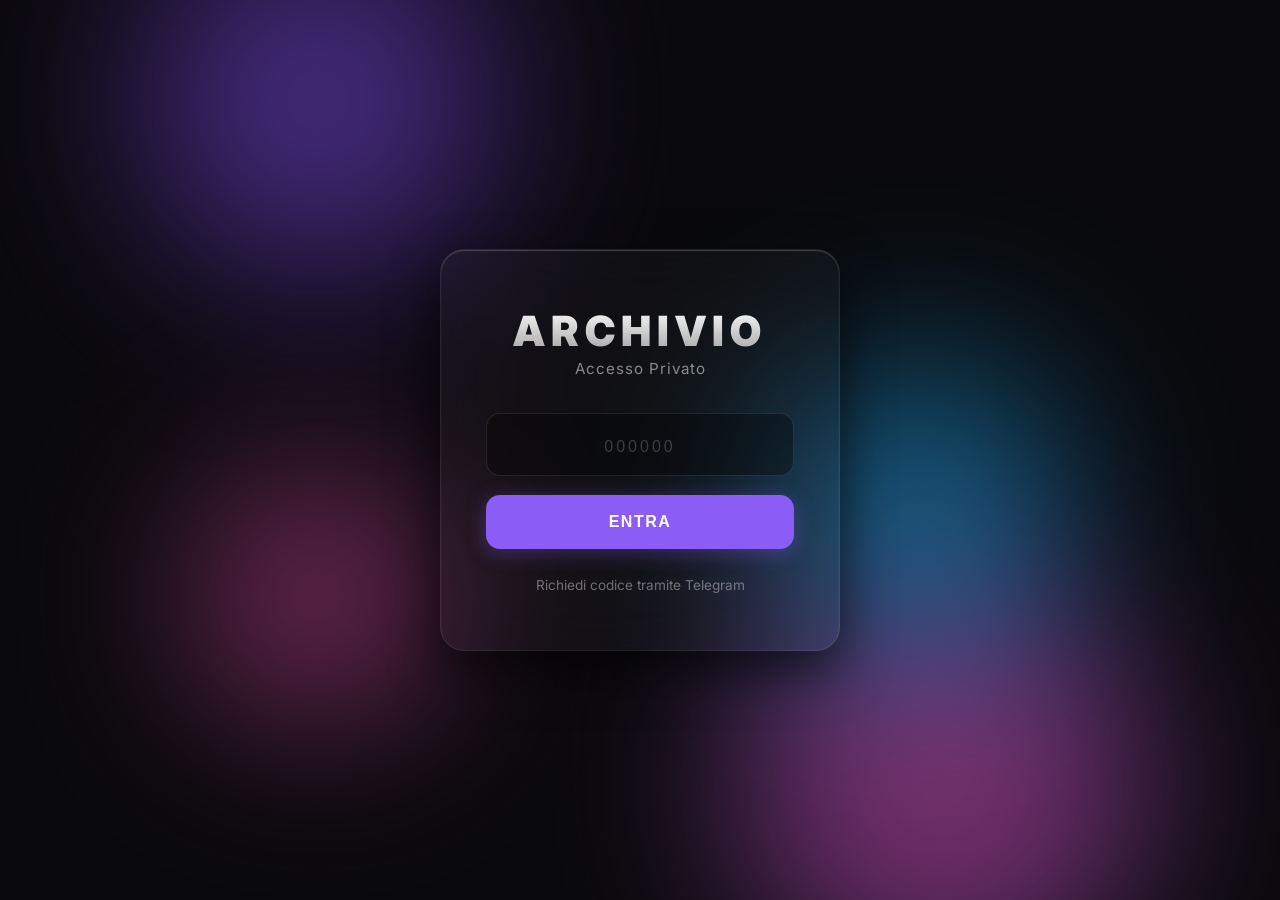
==== admin_users.html @ b888f311 "Add files via upload" ====
<!DOCTYPE html>
<html lang="it">
<head>
  <meta charset="UTF-8">
  <meta name="viewport" content="width=device-width, initial-scale=1.0">
  <title>Pannello Admin - Archivio Stream</title>
  <link rel="stylesheet" href="style.css?v=7">
  <link href='https://unpkg.com/boxicons@2.1.4/css/boxicons.min.css' rel='stylesheet'>
  <link href="https://fonts.googleapis.com/css2?family=Inter:wght@300;400;500;600;700;800;900&display=swap" rel="stylesheet">
</head>
<body>

  <!-- Navbar -->
  <nav class="navbar" style="position: relative;">
    <div class="nav-left">
      <a href="javascript:history.back()" class="icon-btn" style="color:white; font-size:1.5rem; text-decoration:none;"><i class='bx bx-chevron-left'></i></a>
      <h2 style="color:white; margin-left: 15px;"><i class='bx bx-crown' style="color:#f5c518; margin-right: 8px;"></i>Pannello Admin</h2>
    </div>
  </nav>

  <div style="padding: 2rem; max-width: 800px; margin: 0 auto;">
    <p style="color: #aaa; margin-bottom: 2rem;">Gestione degli utenti collegati alla piattaforma.</p>
    <div id="admin-users-list" style="display: flex; flex-direction: column; gap: 10px;">
      <p style="color: #fff;"><i class='bx bx-loader-alt bx-spin'></i> Caricamento utenti...</p>
    </div>
  </div>

  <script>
    const API_BASE = 'https://api-archivio.duckdns.org/api';
    
    async function loadUsers() {
      const userAuth = localStorage.getItem('user_auth');
      if (!userAuth) {
        window.location.href = 'index.html';
        return;
      }
      
      const parsed = JSON.parse(userAuth);
      
      try {
        const res = await fetch(API_BASE + '/admin/users', {
          method: 'POST',
          headers: {'Content-Type': 'application/json'},
          body: JSON.stringify({
            user_id: parsed.telegram_id || parsed.id,
            otp_code: parsed.otp_code
          })
        });
        const data = await res.json();
        
        const container = document.getElementById('admin-users-list');
        container.innerHTML = '';
        
        // The API might return data.users or data.all
        const usersList = data.users || data.all || [];
        
        if (!data.success) {
          container.innerHTML = '<p style="color:#ff4444;">Non sei autorizzato: ' + (data.error || 'errore sconosciuto') + '</p>';
          return;
        }
        
        if (usersList.length === 0) {
          container.innerHTML = '<p style="color:#aaa;">Nessun utente trovato.</p>';
          return;
        }
        
        usersList.forEach(function(u) {
          var shortId = String(u.telegram_id || u.id || '').substring(0, 10);
          var userCard = document.createElement('div');
          userCard.style.cssText = 'background: rgba(255,255,255,0.05); padding: 15px; border-radius: 12px; display: flex; justify-content: space-between; align-items: center; border: 1px solid rgba(255,255,255,0.1);';
          
          var isSuperadmin = (String(u.telegram_id) === '919091829');
          var isOnline = data.active && data.active.some(a => a.id === u.id);
          var statusDot = isOnline ? 
            '<span style="display:inline-block; width:10px; height:10px; background:#4CAF50; border-radius:50%; margin-right:8px; box-shadow: 0 0 8px #4CAF50;" title="Online"></span>' : 
            '<span style="display:inline-block; width:10px; height:10px; background:#f44336; border-radius:50%; margin-right:8px;" title="Offline"></span>';

          var actionHtml = '';
          if (isSuperadmin) {
            actionHtml = '<span style="color:#f5c518; font-weight:bold; font-size:0.9rem;"><i class="bx bx-crown"></i> Superadmin</span>';
          } else if (u.otp_code) {
            actionHtml = '<button class="admin-logout-btn" data-id="' + u.id + '" style="background:#d32f2f; color:white; border:none; padding:8px 15px; border-radius:8px; cursor:pointer; font-size:0.9rem; display:flex; align-items:center; gap:5px; font-weight: bold;"><i class="bx bx-exit"></i> Scollega</button>';
          } else {
            actionHtml = '<span style="color:#e65100; font-size:0.8rem; font-weight:bold; background:rgba(230,81,0,0.1); padding:4px 8px; border-radius:4px;"><i class="bx bx-error-circle"></i> Disconnesso</span>';
          }
          
          userCard.innerHTML = '<div>' +
            '<p style="margin:0; font-size:1.1rem; font-weight:bold; color:white; display:flex; align-items:center;">' + statusDot + (u.username || 'Sconosciuto') + '</p>' +
            '<p style="margin:0; font-size:0.85rem; color:#aaa; margin-top:4px;">ID: ' + shortId + '</p>' +
            '</div>' + actionHtml;
          
          var btn = userCard.querySelector('.admin-logout-btn');
          if (btn) {
            btn.addEventListener('click', function() {
              if (!confirm('Vuoi davvero scollegare ' + (u.username || 'questo utente') + '?')) return;
              
              btn.innerText = 'Attendere...';
              btn.disabled = true;
              
              fetch(API_BASE + '/admin/users/logout', {
                method: 'POST',
                headers: {'Content-Type': 'application/json'},
                body: JSON.stringify({
                  user_id: parsed.telegram_id || parsed.id,
                  otp_code: parsed.otp_code,
                  target_user_id: u.id
                })
              })
              .then(function(r) { return r.json(); })
              .then(function(d) {
                if (d.success) {
                  userCard.style.opacity = '0';
                  userCard.style.transition = 'opacity 0.3s';
                  setTimeout(function() { userCard.remove(); }, 300);
                } else {
                  alert('Errore: ' + (d.error || 'sconosciuto'));
                  btn.innerText = 'Scollega';
                  btn.disabled = false;
                }
              })
              .catch(function() {
                alert('Errore di rete');
                btn.innerText = 'Scollega';
                btn.disabled = false;
              });
            });
          }
          
          container.appendChild(userCard);
        });
        
      } catch (err) {
        console.error('Admin load error:', err);
        document.getElementById('admin-users-list').innerHTML = '<p style="color:#ff4444;">Errore di connessione al server.</p>';
      }
    }
    
    document.addEventListener('DOMContentLoaded', loadUsers);
  </script>
</body>
</html>
---- style.css ----
@import url('https://fonts.googleapis.com/css2?family=Inter:wght@400;500;600;700;800&family=Outfit:wght@900&display=swap');

:root {
  --bg-color: #03030f;
  --bg-gradient: linear-gradient(180deg, rgba(3,3,15,0) 0%, #03030f 100%);
  --text-color: #ffffff;
  --text-muted: #b3b3b3;
  --primary-accent: #ffffff;
  --nav-bg: rgba(3, 3, 15, 0.8);
  --btn-bg: rgba(255, 255, 255, 1);
  --btn-text: #000000;
  --btn-bg-hover: rgba(255, 255, 255, 0.8);
  --btn-secondary-bg: rgba(255, 255, 255, 0.1);
  --btn-secondary-hover: rgba(255, 255, 255, 0.2);
  --font-main: -apple-system, BlinkMacSystemFont, "Segoe UI", Roboto, Helvetica, Arial, sans-serif;
  --font-logo: 'Outfit', sans-serif;
  --border-radius: 12px;
  --transition: 0.3s cubic-bezier(0.25, 0.1, 0.25, 1);
  --nav-height: 80px;
}
body.light-mode {
  --bg-color: #f0f2f5;
  --text-color: #111111;
  --text-muted: #555555;
  --nav-bg: rgba(255, 255, 255, 0.8);
  --btn-bg: #111111;
  --btn-text: #ffffff;
  --primary-accent: #000000;
  --btn-secondary-bg: rgba(0, 0, 0, 0.1);
  --btn-secondary-hover: rgba(0, 0, 0, 0.2);
  --bg-gradient: linear-gradient(180deg, rgba(240,242,245,0) 0%, #f0f2f5 100%);
}

body.light-mode .mobile-tab-bar a img {
  filter: invert(0);
}

body.light-mode .mobile-tab-bar a.active {
  background: rgba(0, 0, 0, 0.1);
  color: #111111;
}

body.light-mode .mobile-tab-bar a span {
  color: #555;
}

body.light-mode .mobile-tab-bar a.active span {
  color: #111;
}

body.light-mode .search-input-wrapper {
  background: rgba(0, 0, 0, 0.05);
  border-color: rgba(0, 0, 0, 0.1);
}
body.light-mode .search-input-wrapper:focus-within {
  background: rgba(0, 0, 0, 0.1);
  border-color: rgba(0, 0, 0, 0.3);
}
body.light-mode #search-input {
  color: #111;
}
body.light-mode #search-input::placeholder {
  color: rgba(0, 0, 0, 0.4);
}
body.light-mode .search-icon {
  color: rgba(0, 0, 0, 0.4);
}

body.light-mode .navbar {
  background: rgba(255, 255, 255, 0.85);
  backdrop-filter: blur(15px);
}
body.light-mode .navbar.scrolled {
  background: rgba(255, 255, 255, 0.95) !important;
  box-shadow: 0 2px 10px rgba(0,0,0,0.1);
}
body.light-mode .nav-links a {
  color: #333;
}
body.light-mode .nav-links a.active {
  color: #000;
}
body.light-mode .nav-links a:hover {
  color: #000;
}
body.light-mode .icon-btn {
  color: #333;
}
body.light-mode .section-title {
  color: #111;
}
body.light-mode .card {
  background: rgba(0, 0, 0, 0.03);
}
body.light-mode .hero-content h1,
body.light-mode .hero-content p {
  color: #111;
}
body.light-mode .catalog-title {
  color: #111;
}
body.light-mode .catalog-header select {
  background: rgba(0, 0, 0, 0.05) !important;
  border-color: rgba(0, 0, 0, 0.15) !important;
  color: #111 !important;
}
body.light-mode .poster-overlay {
  background: linear-gradient(transparent 0%, rgba(255,255,255,0.95) 100%);
}
body.light-mode .poster-title {
  color: #111;
}
body.light-mode .poster-meta {
  color: #555;
}
body.light-mode .mobile-tab-bar {
  background: rgba(255, 255, 255, 0.9) !important;
  border-top: 1px solid rgba(0,0,0,0.1) !important;
}
body.light-mode .mobile-tab-bar a {
  color: #888;
}
body.light-mode .mobile-tab-bar a.active {
  color: #000 !important;
  background: rgba(0, 0, 0, 0.08);
}
body.light-mode .mobile-tab-bar a img {
  filter: invert(0) !important;
}
body.light-mode .mobile-tab-bar a.active img {
  filter: invert(0) !important;
  opacity: 1 !important;
}
body.light-mode .search-overlay {
  background: rgba(240, 242, 245, 0.98);
}
body.light-mode .close-search {
  color: #111;
}
body.light-mode .toast {
  background: rgba(0,0,0,0.85);
  color: white;
}
body.light-mode #user-dropdown-menu {
  background: rgba(255, 255, 255, 0.85) !important;
  border-color: rgba(0,0,0,0.1) !important;
  color: #111;
}
body.light-mode #user-dropdown-menu div,
body.light-mode #user-dropdown-menu label,
body.light-mode #user-dropdown-menu p,
body.light-mode #user-dropdown-menu input {
  color: #111 !important;
}
body.light-mode #user-dropdown-menu #logout-btn {
  color: #ff4444 !important;
}
body.light-mode .calendar-container {
  color: #111;
}
body.light-mode .calendar-card {
  background: rgba(0, 0, 0, 0.03) !important;
  border-color: rgba(0,0,0,0.08) !important;
  color: #111 !important;
}
body.light-mode .calendar-title {
  color: #111;
}


* {
  margin: 0;
  padding: 0;
  box-sizing: border-box;
}

body {
  font-family: 'Inter', sans-serif;
  background-color: var(--bg-color);
  color: var(--text-color);
  margin: 0;
  padding: 0;
  overflow-x: hidden;
}

/* Custom Scrollbar */
::-webkit-scrollbar {
  width: 10px;
  height: 10px;
}
::-webkit-scrollbar-track {
  background: #0f0f0f;
}
::-webkit-scrollbar-thumb {
  background: #333;
  border-radius: 5px;
}
::-webkit-scrollbar-thumb:hover {
  background: #555;
}

/* NAVBAR */
.navbar {
  position: fixed;
  top: 0;
  width: 100%;
  display: flex;
  justify-content: space-between;
  align-items: center;
  padding: 1rem 3rem;
  background: transparent;
  backdrop-filter: none;
  -webkit-backdrop-filter: none;
  z-index: 1000;
  transition: all 0.3s ease;
}
.navbar.scrolled {
  background: rgba(3, 3, 15, 0.85);
  backdrop-filter: blur(15px);
  -webkit-backdrop-filter: blur(15px);
  box-shadow: 0 4px 30px rgba(0, 0, 0, 0.5);
  padding: 1rem 3rem;
  border-bottom: 1px solid rgba(255, 255, 255, 0.05);
}
.nav-left, .nav-right {
  display: flex;
  align-items: center;
  gap: 2rem;
}
.nav-links {
  display: flex;
  gap: 2rem;
  list-style: none;
  margin: 0;
  padding: 0;
}
.nav-links li {
  height: 24px;
}
.nav-links a {
  color: var(--text-color);
  text-decoration: none;
  font-weight: 600;
  font-size: 1rem;
  opacity: 0.7;
  transition: opacity var(--transition);
}
.nav-links a:hover, .nav-links a.active {
  opacity: 1;
}
.icon-btn {
  background: none;
  border: none;
  color: white;
  font-size: 1.8rem;
  cursor: pointer;
  opacity: 0.8;
  transition: var(--transition);
  display: flex;
  align-items: center;
  justify-content: center;
  text-decoration: none !important;
}
.icon-btn:hover {
  opacity: 1;
  transform: scale(1.1);
}
.profile-avatar {
  width: 38px;
  height: 38px;
  border-radius: 50%;
  cursor: pointer;
  object-fit: cover;
}

/* DETAIL TOP NAV */
.detail-top-nav {
  position: fixed;
  top: 0;
  width: 100%;
  display: flex;
  justify-content: space-between;
  padding: 1.5rem 2rem;
  background: transparent;
  z-index: 1000;
  transition: all 0.3s ease;
}
.detail-top-nav.scrolled {
  background: rgba(3, 3, 15, 0.85);
  backdrop-filter: blur(15px);
  -webkit-backdrop-filter: blur(15px);
  padding: 1rem 2rem;
  border-bottom: 1px solid rgba(255, 255, 255, 0.05);
}
.detail-top-nav .icon-btn {
  background: rgba(0,0,0,0.4);
  backdrop-filter: blur(5px);
  width: 40px;
  height: 40px;
  border-radius: 50%;
  font-size: 1.5rem;
}

/* HERO SECTION */
.hero {
  position: relative;
  height: 85vh;
  width: 100%;
  background-size: cover;
  background-position: center;
  display: flex;
  align-items: flex-end;
  padding: 0 3rem 2rem 3rem;
}
.hero::before {
  content: '';
  position: absolute;
  top: 0; left: 0; right: 0; bottom: env(safe-area-inset-bottom, 0);
    transform: translateZ(0);
  background: linear-gradient(90deg, rgba(3,3,15,0.95) 0%, rgba(3,3,15,0) 60%),
              linear-gradient(0deg, var(--bg-color) 0%, rgba(3,3,15,0) 40%);
  z-index: 1;
}
.hero-fade-overlay {
  position: absolute;
  top: 0; left: 0; right: 0; bottom: env(safe-area-inset-bottom, 0);
    transform: translateZ(0);
  background: var(--bg-color);
  opacity: 0;
  z-index: 1;
  pointer-events: none;
}
.hero-content {
  position: relative;
  z-index: 2;
  max-width: 600px;
  -webkit-font-smoothing: antialiased;
  transform: translateZ(0);
}
.hero-title-img {
  max-width: 400px;
  margin-bottom: 1.5rem;
}
.hero-title-text {
  font-size: 3rem;
  font-weight: 800;
  margin-bottom: 1rem;
  line-height: 1.1;
}
.hero-desc {
  font-size: 1.1rem;
  color: var(--text-muted);
  max-width: 600px;
  margin-bottom: 2rem;
  line-height: 1.5;
  display: -webkit-box;
  -webkit-line-clamp: 5;
  -webkit-box-orient: vertical;
  overflow: hidden;
}
.hero-meta {
  font-size: 0.9rem;
  color: var(--text-muted);
  margin-bottom: 1rem;
  display: flex;
  align-items: center;
  gap: 15px;
  font-weight: 500;
}
.age-rating {
  border: 1px solid rgba(255,255,255,0.5);
  border-radius: 50%;
  width: 28px;
  height: 28px;
  display: flex;
  align-items: center;
  justify-content: center;
  font-size: 0.8rem;
  font-weight: bold;
}
.hero-tags {
  display: flex;
  gap: 10px;
}
.hero-desc {
  font-size: 1.1rem;
  line-height: 1.5;
  margin-bottom: 2rem;
  color: #eeeeee;
  text-shadow: 1px 1px 3px rgba(0,0,0,0.8);
}
.hero-buttons {
  display: flex;
  gap: 1rem;
}
.btn {
  padding: 0.8rem 2rem;
  border-radius: 4px;
  font-size: 1.1rem;
  font-weight: 700;
  cursor: pointer;
  display: flex;
  align-items: center;
  gap: 10px;
  border: none;
  transition: var(--transition);
}
.btn i {
  font-size: 1.5rem;
}
.btn-primary {
  background-color: var(--btn-bg);
  color: var(--btn-text);
}
.btn-primary:hover {
  background-color: var(--btn-bg-hover);
  transform: scale(1.02);
}
.btn-secondary {
  background-color: var(--btn-secondary-bg);
  color: white;
  padding: 0.8rem 1.2rem;
}
.btn-secondary:hover {
  background-color: var(--btn-secondary-hover);
}
.primary-play-btn {
  width: 100%;
  max-width: 400px;
  justify-content: center;
  margin: 1rem 0;
  font-weight: 700;
  font-size: 1.1rem;
  padding: 0.8rem 1.5rem;
  box-shadow: 0 4px 15px rgba(255,255,255,0.2);
}

.btn-action-group {
  display: flex;
  gap: 2rem;
  margin-bottom: 1.5rem;
  margin-top: 0.5rem;
}
.action-btn {
  background: none;
  border: none;
  color: white;
  display: flex;
  flex-direction: column;
  align-items: center;
  gap: 0.5rem;
  cursor: pointer;
  opacity: 0.8;
  transition: var(--transition);
}
.action-btn i {
  font-size: 1.8rem;
}
.action-btn span {
  font-size: 0.8rem;
  font-weight: 500;
}
.action-btn:hover {
  opacity: 1;
  transform: translateY(-2px);
}
.action-btn:active, .btn:active {
  transform: scale(0.95);
}

.tabs-container {
  opacity: 1;
  transform: scale(1.05);
}

/* CAROUSEL SECTION */
.section {
  padding: 2rem 3rem;
  position: relative;
  z-index: 2;
}
.section-title {
  font-size: 1.4rem;
  font-weight: 700;
  margin-bottom: 1.2rem;
}
.carousel-container {
  display: flex;
  gap: 15px;
  overflow-x: auto;
  padding-bottom: 1rem;
  scrollbar-width: none; /* Firefox */
  scroll-behavior: smooth;
  scroll-snap-type: x mandatory;
}
.carousel-container::-webkit-scrollbar {
  display: none; /* Safari/Chrome */
}
.episode-card {
  flex: 0 0 auto;
  width: 320px;
  background: rgba(255,255,255,0.05);
  border-radius: var(--border-radius);
  padding-bottom: 1rem;
  cursor: pointer;
  transition: background var(--transition);
}
@media (max-width: 768px) {
  .navbar { padding: 1rem 1.5rem !important; }
  .detail-top-nav { padding: 1rem 1.5rem !important; }
  .episode-card {
    width: 220px;
  }
}
.card {
  flex: 0 0 auto;
  width: 280px;
  aspect-ratio: 16/9;
  border-radius: var(--border-radius);
  background-color: #1a1a1a;
  position: relative;
  cursor: pointer;
  transition: all 0.4s cubic-bezier(0.25, 0.46, 0.45, 0.94);
  overflow: hidden;
}
.card:hover {
  border: 2px solid rgba(255,255,255,0.8);
  z-index: 10;
  box-shadow: 0 10px 20px rgba(0,0,0,0.5);
}
.card img {
  width: 100%;
  height: 100%;
  object-fit: cover;
  transition: transform 0.4s cubic-bezier(0.25, 0.46, 0.45, 0.94);
}
.card:hover img {
  transform: scale(1.05);
}
.card-poster {
  aspect-ratio: 2/3;
  width: 200px;
}
.card-badge {
  position: absolute;
  top: 8px;
  left: 8px;
  background: linear-gradient(135deg, #6a11cb 0%, #2575fc 100%);
  color: white;
  font-size: 0.75rem;
  font-weight: 700;
  padding: 4px 8px;
  border-radius: 4px;
  z-index: 10;
  text-transform: uppercase;
  letter-spacing: 0.5px;
  box-shadow: 0 2px 10px rgba(0,0,0,0.5);
}

/* TOP 10 SECTION */
.top10-card-wrapper {
  display: flex;
  align-items: center;
  position: relative;
}
.top10-number {
  font-size: 14rem;
  font-weight: 900;
  color: transparent;
  -webkit-text-stroke: 3px rgba(255,255,255,0.6);
  margin-right: -25px;
  z-index: 1;
  font-family: Arial, sans-serif;
  letter-spacing: -10px;
}
.top10-card-wrapper .card {
  z-index: 2;
}
.top10-title {
  font-size: 2.5rem;
  font-weight: 300;
  letter-spacing: 2px;
  margin-bottom: 1.5rem;
  display: flex;
  align-items: center;
  gap: 15px;
}
.top10-title span {
  font-weight: 800;
}

/* SERIES PAGE SPECIFIC */
.series-hero {
  padding-bottom: 2rem;
}
.tabs-container {
  padding: 0 3rem;
  margin-top: -2rem;
  position: relative;
  z-index: 5;
}
.tabs {
  display: flex;
  gap: 3rem;
  border-bottom: 1px solid rgba(255,255,255,0.1);
  margin-bottom: 2rem;
}
.tab {
  padding: 1rem 1.5rem;
  cursor: pointer;
  opacity: 0.6;
  font-weight: 600;
  font-size: 1.1rem;
  position: relative;
  transition: var(--transition);
}
.tab:hover {
  opacity: 0.8;
  background-color: rgba(255,255,255,0.05);
  border-radius: 8px 8px 0 0;
}
.tab.active {
  opacity: 1;
}
.tab.active::after {
  content: '';
  position: absolute;
  bottom: -1px;
  left: 0;
  width: 100%;
  height: 3px;
  background-color: white;
  border-radius: 3px 3px 0 0;
}
.season-selector {
  margin-bottom: 2rem;
  position: relative;
  display: inline-block;
  z-index: 50;
}
.season-btn {
  background-color: rgba(255,255,255,0.15);
  color: white;
  border: none;
  padding: 0.8rem 1.5rem;
  border-radius: var(--border-radius);
  font-size: 1.1rem;
  font-weight: bold;
  cursor: pointer;
  display: flex;
  align-items: center;
  gap: 10px;
  transition: var(--transition);
}
.season-btn:hover {
  background-color: rgba(255,255,255,0.25);
}
.dropdown-menu {
  display: none;
  position: absolute;
  top: 100%;
  left: 0;
  margin-top: 8px;
  background-color: rgba(25, 25, 25, 0.85);
  backdrop-filter: blur(25px);
  -webkit-backdrop-filter: blur(25px);
  border: 1px solid rgba(255,255,255,0.1);
  border-radius: var(--border-radius);
  min-width: 180px;
  z-index: 10000;
  overflow: hidden;
  box-shadow: 0 10px 30px rgba(0,0,0,0.5);
}
.dropdown-menu.show {
  display: block;
  animation: fadeIn 0.2s ease-out;
}
@keyframes fadeIn {
  from { opacity: 0; transform: translateY(-10px); }
  to { opacity: 1; transform: translateY(0); }
}
.dropdown-item {
  padding: 1rem 1.5rem;
  cursor: pointer;
  transition: background var(--transition);
}
.dropdown-item:hover {
  background-color: rgba(255,255,255,0.1);
}
.episode-card {
  flex: 0 0 auto;
  width: 320px;
  cursor: pointer;
  background: rgba(15, 15, 15, 0.65);
  backdrop-filter: blur(15px);
  -webkit-backdrop-filter: blur(15px);
  border: 1px solid rgba(255,255,255,0.05);
  border-radius: var(--border-radius);
  overflow: hidden;
  box-shadow: 0 4px 6px rgba(0,0,0,0.3);
  transition: transform var(--transition), box-shadow var(--transition);
}
.episode-card:hover {
  transform: scale(1.02);
  box-shadow: 0 10px 20px rgba(0,0,0,0.6);
}
.episode-img-wrapper {
  position: relative;
  aspect-ratio: 16/9;
  overflow: hidden;
}
.episode-card-body {
  padding: 15px;
}
.episode-img-wrapper img {
  width: 100%;
  height: 100%;
  object-fit: cover;
  transition: var(--transition);
}
.episode-card:hover .episode-img-wrapper img {
  transform: scale(1.05);
}
.play-icon {
  position: absolute;
  bottom: 15px;
  left: 15px;
  background: rgba(0,0,0,0.6);
  border: 1px solid rgba(255,255,255,0.5);
  border-radius: 50%;
  width: 36px; height: 36px;
  display: flex;
  align-items: center;
  justify-content: center;
  opacity: 0;
  transition: var(--transition);
}
.play-icon i {
  font-size: 1.5rem;
  margin-left: 3px;
}
.episode-card:hover .play-icon {
  opacity: 1;
}

@keyframes bounce-check {
  0% { transform: scale(1); }
  50% { transform: scale(1.4); color: white; }
  100% { transform: scale(1); }
}
.watched-toggle.animate i {
  animation: bounce-check 0.4s ease-in-out;
}

.episode-title {
  font-size: 1rem;
  font-weight: 700;
  margin-bottom: 0.4rem;
}
.episode-meta {
  font-size: 0.85rem;
  color: var(--text-muted);
  margin-bottom: 0.8rem;
  display: flex;
  align-items: center;
  gap: 10px;
}
.episode-desc {
  font-size: 0.9rem;
  color: #ccc;
  display: -webkit-box;
  -webkit-line-clamp: 3;
  -webkit-box-orient: vertical;
  overflow: hidden;
  line-height: 1.4;
}

/* RESPONSIVE */
@media (max-width: 768px) {
  .navbar { padding: 1rem 1.5rem !important; }
  .detail-top-nav { padding: 1rem 1.5rem !important; }
  .navbar {
    padding: 0.5rem 1rem;
    display: flex;
    flex-wrap: wrap;
    justify-content: space-between;
  }
  .nav-left {
    width: 100%;
    display: flex;
    flex-wrap: wrap;
    align-items: center;
  }
  .nav-left .logo {
    margin-bottom: 0.5rem;
  }
  .nav-right {
    position: absolute;
    top: 0.5rem;
    right: 1rem;
    gap: 1rem;
  }
  .nav-links {
    display: none !important;
  }
  .hero {
    padding: 120px 1rem 3rem 1rem;
    height: auto;
    min-height: 70vh;
  }
  .navbar {
    /* removed background override to keep it transparent */
  }
  .hero-title-img {
    max-width: 250px;
  }
  .hero-title-text {
    font-size: 2rem;
  }
  .hero-desc {
    font-size: 0.95rem;
  }
  .section, .tabs-container {
    padding: 1rem;
  }
  .card {
    width: 220px;
  }
  .card-poster {
    width: 140px;
  }
  .top10-number {
    font-size: 8rem;
    margin-right: -10px;
    -webkit-text-stroke: 2px rgba(255,255,255,0.6);
  }
  .top10-title {
    font-size: 1.8rem;
  }
  .tabs {
    gap: 1.5rem;
    overflow-x: auto;
    white-space: nowrap;
    scrollbar-width: none;
  }
  /* Detail page hero on mobile */
  .series-hero {
    background-position: center top !important;
    background-size: cover !important;
    background-repeat: no-repeat;
    min-height: 85vh;
    padding-top: 100px;
    padding-bottom: 2rem;
    display: flex;
    flex-direction: column;
    justify-content: flex-end;
  }
  .series-hero::before {
    background: linear-gradient(180deg, rgba(3,3,15,0.1) 0%, rgba(3,3,15,0.8) 40%, rgba(3,3,15,1) 80%);
  }
  .series-hero .hero-content {
    max-width: 100%;
    text-align: left;
    display: flex;
    flex-direction: column;
    align-items: flex-start;
  }
  .series-hero .hero-title-img {
    max-width: 250px;
    margin-bottom: 0.5rem;
  }
  .primary-play-btn {
    width: 100%;
    max-width: none;
  }
  .btn-action-group {
    width: 100%;
    justify-content: space-around;
    gap: 0;
  }
  .btn-action-group .action-btn {
    flex: 1;
  }
}

/* --- ANIMATIONS & SKELETON LOADING --- */
.fade-section {
  opacity: 0;
  transform: translateY(10px);
  transition: opacity 0.3s ease-out, transform 0.3s ease-out;
}
.fade-section.visible {
  opacity: 1;
  transform: translateY(0);
}

.skeleton-card {
  width: 150px;
  height: 225px;
  background-color: rgba(255,255,255,0.05);
  border-radius: 8px;
  position: relative;
  overflow: hidden;
  flex: 0 0 auto;
  margin-right: 1rem;
}
.skeleton-card::after {
  content: '';
  position: absolute;
  top: 0;
  left: -100%;
  width: 50%;
  height: 100%;
  background: linear-gradient(90deg, transparent, rgba(255, 255, 255, 0.08), transparent);
  animation: shimmer 1.5s infinite;
}
@keyframes shimmer {
  100% {
    left: 200%;
  }
}

@media (min-width: 768px) {
  .skeleton-card {
    width: 200px;
    height: 300px;
  }
}

/* CATALOG STYLES */
.catalog-header {
  margin-top: 100px;
  padding: 2rem 3rem;
  display: flex;
  justify-content: space-between;
  align-items: center;
}
.catalog-title {
  font-size: 2.5rem;
  font-weight: 700;
}
.catalog-filters select {
  background-color: rgba(255, 255, 255, 0.1);
  color: white;
  border: 1px solid rgba(255, 255, 255, 0.3);
  padding: 0.5rem 1rem;
  border-radius: 4px;
  font-size: 1rem;
  cursor: pointer;
  outline: none;
}
.catalog-filters select option {
  background-color: #1a1a1a;
  color: white;
}
.catalog-grid {
  display: grid;
  grid-template-columns: repeat(auto-fill, minmax(200px, 1fr));
  gap: 1.5rem;
  padding: 0 3rem 3rem 3rem;
}
@media (max-width: 768px) {
  .navbar { padding: 1rem 1.5rem !important; }
  .detail-top-nav { padding: 1rem 1.5rem !important; }
  .catalog-header {
    flex-direction: column;
    align-items: flex-start;
    gap: 1rem;
    padding: 1rem;
    margin-top: 80px;
  }
  .catalog-grid {
    grid-template-columns: repeat(3, 1fr);
    padding: 1rem;
    gap: 0.8rem;
  }
}

/* SEARCH OVERLAY */
.search-overlay {
  position: fixed;
  top: 0; left: 0; right: 0; bottom: env(safe-area-inset-bottom, 0);
    transform: translateZ(0);
  background: rgba(3, 3, 15, 0.95);
  z-index: 2000;
  display: flex;
  flex-direction: column;
  padding: 5rem 3rem;
  opacity: 0;
  pointer-events: none;
  transition: opacity var(--transition);
  backdrop-filter: blur(10px);
}
.search-overlay.active {
  opacity: 1;
  pointer-events: auto;
}
.close-search {
  position: absolute;
  top: 2rem; right: 3rem;
  background: none;
  border: none;
  color: white;
  font-size: 2.5rem;
  cursor: pointer;
  transition: transform var(--transition);
}
.close-search:hover {
  transform: scale(1.1);
}
.search-container {
  width: 100%;
  max-width: 800px;
  margin: 0 auto;
}
#search-input {
  width: 100%;
  background: none;
  border: none;
  border-bottom: 2px solid rgba(255, 255, 255, 0.3);
  color: white;
  font-size: 3rem;
  padding: 1rem 0;
  outline: none;
  font-family: var(--font-main);
  font-weight: 700;
  transition: border-color var(--transition);
}
#search-input:focus {
  border-bottom-color: white;
}
.search-results {
  margin-top: 3rem;
  display: grid;
  grid-template-columns: repeat(auto-fill, minmax(150px, 1fr));
  gap: 1.5rem;
  max-height: 60vh;
  overflow-y: auto;
  padding-bottom: 2rem;
}
@media (max-width: 768px) {
  .navbar { padding: 1rem 1.5rem !important; }
  .detail-top-nav { padding: 1rem 1.5rem !important; }
  .search-results {
    grid-template-columns: repeat(auto-fill, minmax(100px, 1fr));
    gap: 0.8rem;
  }
}

/* SLIDER */
.hero-slider-container {
  position: relative;
  width: 100%;
  height: 85vh;
  overflow: hidden;
}
.hero-slider {
  display: flex;
  width: 100%;
  height: 100%;
  transition: transform 0.5s ease-in-out;
}
.hero-slide {
  flex: 0 0 100%;
  position: relative;
  height: 100%;
  background-size: cover;
  background-position: center top;
  display: flex;
  align-items: flex-end;
  padding: 0 3rem 5rem 3rem;
}
.hero-slide::before {
  content: '';
  position: absolute;
  top: 0; left: 0; right: 0; bottom: env(safe-area-inset-bottom, 0);
    transform: translateZ(0);
  background: linear-gradient(90deg, rgba(3,3,15,0.95) 0%, rgba(3,3,15,0) 60%),
              linear-gradient(0deg, var(--bg-color) 0%, rgba(3,3,15,0) 40%);
  z-index: 1;
}
.hero-bg {
  position: absolute;
  top: 0;
  left: 0;
  width: 100%;
  height: 100%;
  z-index: 1;
}
@keyframes ken-burns {
  0% { transform: scale(1.05); }
  100% { transform: scale(1); }
}
.hero-bg img, .hero-bg iframe {
  width: 100%;
  height: 100%;
  object-fit: cover;
  opacity: 0.6;
  animation: ken-burns 1.5s ease-out forwards;
}
.slider-indicators {
  position: absolute;
  bottom: 2rem;
  left: 3rem;
  display: flex;
  gap: 10px;
  z-index: 10;
}
.indicator {
  width: 10px;
  height: 10px;
  border-radius: 50%;
  background-color: rgba(255,255,255,0.3);
  cursor: pointer;
  transition: var(--transition);
}
.indicator.active {
  background-color: white;
  transform: scale(1.2);
}

/* TMDB LOGO SIZING */
.tmdb-title-logo {
  max-width: 400px;
  max-height: 150px;
  object-fit: contain;
  margin-bottom: 1.5rem;
  filter: drop-shadow(2px 4px 6px rgba(0,0,0,0.5));
}
@media (max-width: 768px) {
  .navbar { padding: 1rem 1.5rem !important; }
  .detail-top-nav { padding: 1rem 1.5rem !important; }
  .tmdb-title-logo {
    max-width: 250px;
    max-height: 100px;
  }
}

/* SECTION LOGOS */
.section-logo-title {
  width: 90vw;
  height: auto;
  max-width: 100%;
  object-fit: contain;
  margin-bottom: 1.5rem;
  margin-left: -5px;
}
@media (min-width: 440px) {
  .section-logo-title { width: 60vw; }
}
@media (min-width: 800px) {
  .section-logo-title { width: 40vw; }
}
@media (min-width: 1400px) {
  .section-logo-title { width: 30vw; }
}

/* Fade-in Detail Page */
#detail-hero {
  opacity: 0;
  transition: opacity 0.4s ease-in-out;
}
#detail-hero.loaded {
  opacity: 1;
}

/* Toast Notification */
.toast-notification {
  position: fixed;
  top: 40px;
  right: -300px;
  background: rgba(15, 15, 15, 0.85);
  backdrop-filter: blur(12px);
  -webkit-backdrop-filter: blur(12px);
  color: #fff;
  padding: 16px 32px;
  border-radius: 12px;
  font-weight: 500;
  font-size: 1.05rem;
  box-shadow: -4px 10px 40px rgba(0,0,0,0.5);
  border: 1px solid rgba(255,255,255,0.15);
  z-index: 10000;
  opacity: 0;
  transition: all 0.4s cubic-bezier(0.175, 0.885, 0.32, 1.275);
}
.toast-notification.show {
  right: 20px;
  opacity: 1;
}

/* View All Card */
.view-all-card {
  display: flex !important;
  align-items: center;
  justify-content: center;
  background: rgba(255, 255, 255, 0.05);
  border: 1px solid rgba(255, 255, 255, 0.1);
  text-decoration: none;
  transition: var(--transition);
}
.view-all-card:hover {
  background: rgba(255, 255, 255, 0.1);
  transform: scale(1.05);
}
.view-all-content {
  display: flex;
  flex-direction: column;
  align-items: center;
  gap: 10px;
  color: #fff;
}
.view-all-content i {
  font-size: 3rem;
  opacity: 0.8;
}
.view-all-content span {
  font-size: 1.1rem;
  font-weight: 600;
}

/* === MOBILE: Hide top navbar, show bottom tab bar === */

/* Tab bar default: hidden on desktop */
.mobile-tab-bar {
  display: none;
}

/* On mobile screens */
@media (max-width: 768px) {
  .navbar { padding: 1rem 1.5rem !important; }
  .detail-top-nav { padding: 1rem 1.5rem !important; }
  html, body {
    zoom: 0.88;
    padding-bottom: 80px;
  }

  .hero-content {
    padding-top: 4rem;
  }

  /* SHOW the bottom tab bar */
  .mobile-tab-bar {
    display: flex !important;
    position: fixed;
    bottom: calc(env(safe-area-inset-bottom, 0) + 15px);
    left: 50%;
    transform: translateX(-50%) translateZ(0);
    max-width: 370px;
    width: 95%;
    background: rgba(30, 30, 30, 0.65);
    backdrop-filter: blur(25px);
    -webkit-backdrop-filter: blur(25px);
    border: 1px solid rgba(255, 255, 255, 0.1);
    border-radius: 40px;
    z-index: 9999;
    justify-content: space-around;
    align-items: center;
    padding: 10px 12px;
    box-shadow: 0 10px 30px rgba(0,0,0,0.5);
  }

  .mobile-tab-bar a {
    text-decoration: none;
    display: flex;
    flex-direction: column;
    justify-content: center;
    align-items: center;
    width: 75px;
    height: 65px;
    border-radius: 18px;
    transition: background 0.3s ease, color 0.3s ease;
    -webkit-tap-highlight-color: transparent;
    gap: 4px;
    color: rgba(255,255,255,0.5);
  }
  .mobile-tab-bar a span {
    font-size: 0.85rem;
    font-weight: 500;
  }
  .mobile-tab-bar a img {
    transition: opacity 0.3s ease;
  }

  .mobile-tab-bar a.active {
    background: rgba(255, 255, 255, 0.15);
    color: #ffffff;
  }
  .mobile-tab-bar a.active img {
    opacity: 1 !important;
  }

  .mobile-tab-bar a i {
    font-size: 1.5rem;
  }
}


/* CATALOG POSTER OVERLAYS */
.catalog-poster {
  position: relative;
  overflow: hidden;
  border-radius: 16px;
  display: block;
}
.catalog-poster img {
  width: 100%;
  height: 100%;
  object-fit: cover;
  transition: transform 0.3s ease;
}
.catalog-poster:hover img {
  transform: scale(1.05);
}
.poster-overlay {
  position: absolute;
  bottom: 0;
  left: 0;
  right: 0;
  padding: 1.5rem 0.5rem 0.5rem;
  background: linear-gradient(to top, rgba(0,0,0,0.95) 0%, rgba(0,0,0,0.6) 50%, transparent 100%);
  display: flex;
  flex-direction: column;
  gap: 3px;
  pointer-events: none;
}
.poster-title {
  color: #fff;
  font-weight: 700;
  font-size: 0.9rem;
  line-height: 1.2;
  text-overflow: ellipsis;
  overflow: hidden;
  display: -webkit-box;
  -webkit-line-clamp: 2;
  -webkit-box-orient: vertical;
}
.poster-meta {
  color: #aaa;
  font-size: 0.75rem;
  display: flex;
  align-items: center;
  gap: 6px;
}
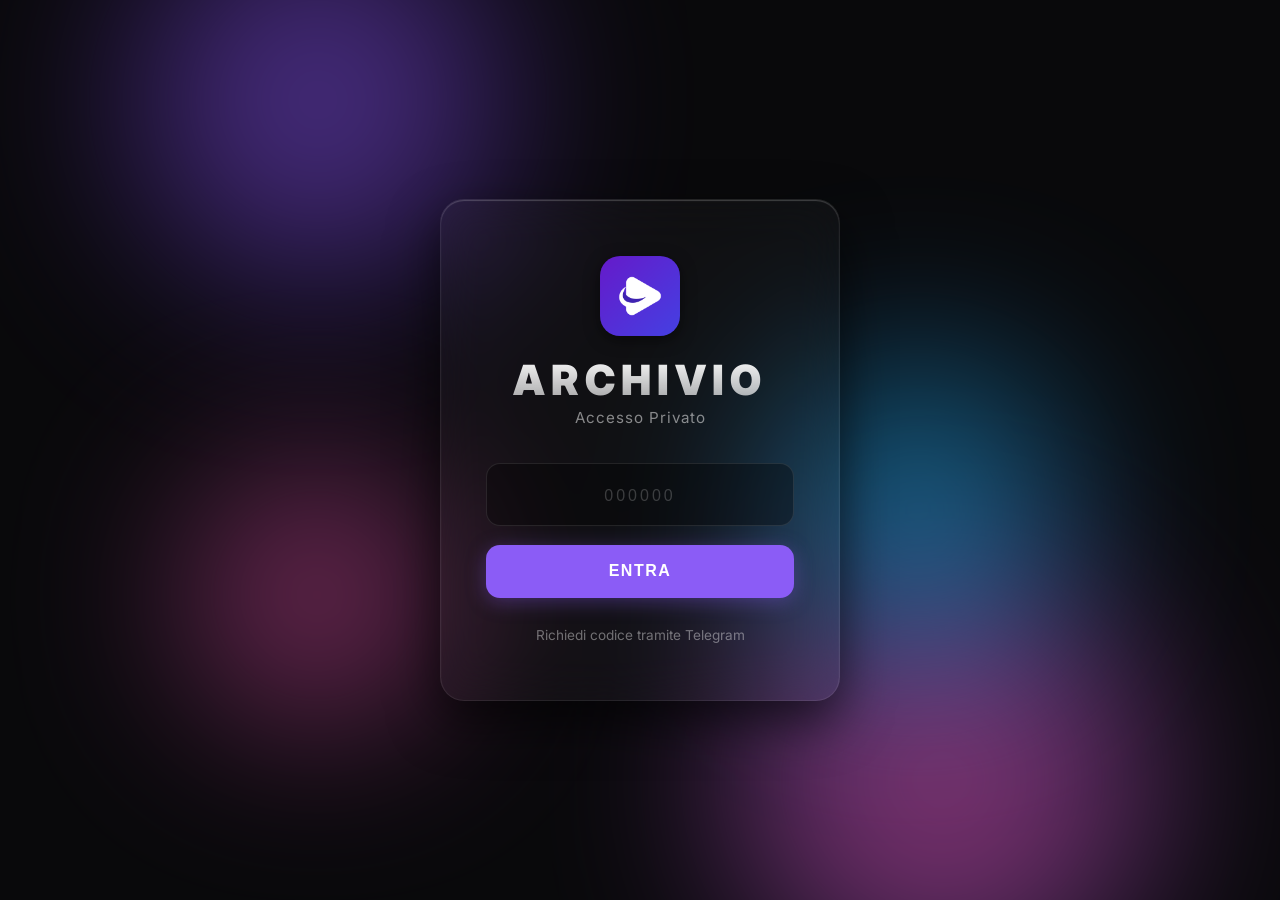
==== commit 1f408e0a: "Add files via upload" ====
--- a/admin_users.html
+++ b/admin_users.html
@@ -25,7 +25,28 @@
     </div>
   </div>
 
+
+  <!-- Modal Log Utente -->
+  <div id="user-logs-modal" style="display:none; position:fixed; top:0; left:0; width:100%; height:100%; background:rgba(0,0,0,0.8); z-index:10000; align-items:center; justify-content:center;">
+    <div style="background:#1a1a1a; width:90%; max-width:600px; max-height:80vh; border-radius:12px; padding:20px; overflow-y:auto; border:1px solid rgba(255,255,255,0.1);">
+      <div style="display:flex; justify-content:space-between; align-items:center; border-bottom:1px solid rgba(255,255,255,0.1); padding-bottom:10px; margin-bottom:15px;">
+        <h3 id="modal-user-name" style="color:white; margin:0;"><i class='bx bx-user' style="color:#f5c518;"></i> Dettaglio Utente</h3>
+        <button onclick="document.getElementById('user-logs-modal').style.display='none'" style="background:transparent; border:none; color:white; font-size:1.5rem; cursor:pointer;"><i class='bx bx-x'></i></button>
+      </div>
+      
+      <h4 style="color:#f5c518; margin-bottom:5px;"><i class='bx bx-list-ul'></i> La sua Lista</h4>
+      <div id="modal-watchlist" style="background:rgba(255,255,255,0.05); padding:10px; border-radius:8px; margin-bottom:15px; max-height:150px; overflow-y:auto; font-size:0.9rem; color:#ccc;">Caricamento...</div>
+      
+      <h4 style="color:#4CAF50; margin-bottom:5px;"><i class='bx bx-play-circle'></i> Prossimo (Iniziati)</h4>
+      <div id="modal-watched" style="background:rgba(255,255,255,0.05); padding:10px; border-radius:8px; margin-bottom:15px; max-height:150px; overflow-y:auto; font-size:0.9rem; color:#ccc;">Caricamento...</div>
+      
+      <h4 style="color:#ff4444; margin-bottom:5px;"><i class='bx bx-link-external'></i> Click VLC (Richieste)</h4>
+      <div id="modal-vlclogs" style="background:rgba(255,255,255,0.05); padding:10px; border-radius:8px; max-height:150px; overflow-y:auto; font-size:0.9rem; color:#ccc;">Caricamento...</div>
+    </div>
+  </div>
+
   <script>
+
     const API_BASE = 'https://api-archivio.duckdns.org/api';
     
     async function loadUsers() {
@@ -63,6 +84,17 @@
           container.innerHTML = '<p style="color:#aaa;">Nessun utente trovato.</p>';
           return;
         }
+
+        usersList.sort(function(a, b) {
+           var aOnline = data.active && data.active.some(act => act.id === a.id) ? 1 : 0;
+           var bOnline = data.active && data.active.some(act => act.id === b.id) ? 1 : 0;
+           return bOnline - aOnline;
+        });
+
+        var totalBanner = document.createElement('div');
+        totalBanner.style.cssText = 'background: rgba(255,255,255,0.05); padding: 15px; border-radius: 12px; margin-bottom: 20px; font-weight: bold; font-size: 1.2rem; color: #f5c518; text-align: center; border: 1px solid rgba(245,197,24,0.3);';
+        totalBanner.innerHTML = '<i class="bx bx-group"></i> Totale Utenti Registrati: ' + usersList.length;
+        container.parentNode.insertBefore(totalBanner, container);
         
         usersList.forEach(function(u) {
           var shortId = String(u.telegram_id || u.id || '').substring(0, 10);
--- a/style.css
+++ b/style.css
@@ -233,6 +233,9 @@
   list-style: none;
   margin: 0;
   padding: 0;
+  position: absolute;
+  left: 50%;
+  transform: translateX(-50%);
 }
 .nav-links li {
   height: 24px;
@@ -307,7 +310,7 @@
   height: 85vh;
   width: 100%;
   background-size: cover;
-  background-position: center;
+  background-position: center 20%;
   display: flex;
   align-items: flex-end;
   padding: 0 3rem 2rem 3rem;
@@ -508,6 +511,11 @@
 @media (max-width: 768px) {
   .navbar { padding: 1rem 1.5rem !important; }
   .detail-top-nav { padding: 1rem 1.5rem !important; }
+  .hero {
+    height: 45vh;
+    background-position: center center;
+    background-size: cover;
+  }
   .episode-card {
     width: 220px;
   }
@@ -752,6 +760,89 @@
   animation: bounce-check 0.4s ease-in-out;
 }
 
+/* Episode View Toggle Button */
+.ep-view-toggle {
+  width: 38px;
+  height: 38px;
+  border-radius: 10px;
+  background: rgba(255, 255, 255, 0.08);
+  backdrop-filter: blur(10px);
+  -webkit-backdrop-filter: blur(10px);
+  border: 1px solid rgba(255, 255, 255, 0.12);
+  color: #fff;
+  font-size: 1.3rem;
+  display: flex;
+  align-items: center;
+  justify-content: center;
+  cursor: pointer;
+  transition: all 0.3s ease;
+}
+.ep-view-toggle:hover {
+  background: rgba(255, 255, 255, 0.15);
+  transform: scale(1.05);
+}
+.ep-view-toggle.active {
+  background: rgba(245, 166, 35, 0.2);
+  border-color: rgba(245, 166, 35, 0.4);
+  color: #f5a623;
+}
+
+/* Vertical Episode List Mode */
+.carousel-container.vertical-view {
+  flex-direction: column;
+  overflow-x: visible;
+  overflow-y: visible;
+  scroll-snap-type: none;
+  gap: 12px;
+  padding-bottom: 30px;
+}
+.carousel-container.vertical-view .episode-card {
+  width: 100%;
+  flex: 0 0 auto;
+  display: flex;
+  flex-direction: row;
+  align-items: stretch;
+  overflow: hidden;
+  padding-bottom: 0;
+  opacity: 0;
+  transform: translateY(20px);
+  animation: epFadeIn 0.4s ease forwards;
+}
+.carousel-container.vertical-view .episode-img-wrapper {
+  width: 160px;
+  min-width: 160px;
+  display: flex;
+  height: auto;
+  aspect-ratio: auto;
+}
+.carousel-container.vertical-view .episode-card-body {
+  flex: 1;
+  min-width: 0;
+  padding: 12px 15px;
+  display: flex;
+  flex-direction: column;
+  justify-content: center;
+}
+.carousel-container.vertical-view .episode-desc {
+  display: -webkit-box;
+  -webkit-line-clamp: 2;
+  -webkit-box-orient: vertical;
+  overflow: hidden;
+}
+@media (max-width: 480px) {
+  .carousel-container.vertical-view .episode-img-wrapper {
+    width: 120px;
+    min-width: 120px;
+  }
+}
+
+@keyframes epFadeIn {
+  to {
+    opacity: 1;
+    transform: translateY(0);
+  }
+}
+
 .episode-title {
   font-size: 1rem;
   font-weight: 700;
@@ -1012,6 +1103,30 @@
   width: 100%;
   max-width: 800px;
   margin: 0 auto;
+}
+.icon-btn {
+  background: transparent;
+  border: none;
+  color: var(--text-color);
+  font-size: 1.5rem;
+  cursor: pointer;
+  transition: transform var(--transition), color var(--transition);
+  filter: drop-shadow(0 2px 4px rgba(0,0,0,0.5));
+}
+.icon-btn:hover {
+  transform: scale(1.1);
+  color: #fff;
+}
+.profile-avatar {
+  width: 40px;
+  height: 40px;
+  border-radius: 50%;
+  object-fit: cover;
+  cursor: pointer;
+  border: 2px solid transparent;
+  transition: border-color var(--transition);
+  box-shadow: 0 2px 6px rgba(0,0,0,0.6);
+  filter: drop-shadow(0 2px 4px rgba(0,0,0,0.5));
 }
 #search-input {
   width: 100%;
@@ -1168,20 +1283,22 @@
 .toast-notification {
   position: fixed;
   top: 40px;
-  right: -300px;
-  background: rgba(15, 15, 15, 0.85);
-  backdrop-filter: blur(12px);
-  -webkit-backdrop-filter: blur(12px);
+  right: -400px;
+  background: rgba(255, 255, 255, 0.08);
+  backdrop-filter: blur(25px) saturate(180%);
+  -webkit-backdrop-filter: blur(25px) saturate(180%);
   color: #fff;
-  padding: 16px 32px;
-  border-radius: 12px;
+  padding: 16px 28px;
+  border-radius: 14px;
   font-weight: 500;
-  font-size: 1.05rem;
-  box-shadow: -4px 10px 40px rgba(0,0,0,0.5);
-  border: 1px solid rgba(255,255,255,0.15);
+  font-size: 0.95rem;
+  box-shadow: 0 8px 32px rgba(0, 0, 0, 0.4), inset 0 1px 0 rgba(255, 255, 255, 0.1);
+  border: 1px solid rgba(255, 255, 255, 0.12);
   z-index: 10000;
   opacity: 0;
-  transition: all 0.4s cubic-bezier(0.175, 0.885, 0.32, 1.275);
+  transition: all 0.5s cubic-bezier(0.175, 0.885, 0.32, 1.275);
+  letter-spacing: 0.02em;
+  max-width: 340px;
 }
 .toast-notification.show {
   right: 20px;
@@ -1341,3 +1458,58 @@
   align-items: center;
   gap: 6px;
 }
+
+/* --- PROSSIMO (CONTINUE WATCHING) CARDS --- */
+.cw-card-backdrop {
+  position: relative;
+  overflow: hidden;
+  border-radius: 8px;
+  flex: 0 0 auto;
+  width: 280px;
+  aspect-ratio: 16 / 9;
+  display: block;
+}
+.cw-card-backdrop img {
+  width: 100%;
+  height: 100%;
+  object-fit: cover;
+  display: block;
+  transition: transform 0.3s ease;
+}
+.cw-card-backdrop:hover img {
+  transform: scale(1.05);
+}
+.cw-badge {
+  position: absolute;
+  top: 8px;
+  left: 8px;
+  background: rgba(0, 0, 0, 0.75);
+  color: #fff;
+  font-size: 0.7rem;
+  font-weight: 700;
+  padding: 3px 7px;
+  border-radius: 4px;
+  letter-spacing: 0.5px;
+  backdrop-filter: blur(4px);
+  border: 1px solid rgba(255, 255, 255, 0.15);
+}
+.cw-title {
+  position: absolute;
+  bottom: 0;
+  left: 0;
+  right: 0;
+  padding: 28px 10px 10px;
+  background: linear-gradient(transparent, rgba(0,0,0,0.85));
+  color: #fff;
+  font-size: 0.8rem;
+  font-weight: 600;
+  line-height: 1.3;
+  white-space: nowrap;
+  overflow: hidden;
+  text-overflow: ellipsis;
+}
+@media (max-width: 768px) {
+  .cw-card-backdrop {
+    width: 220px;
+  }
+}
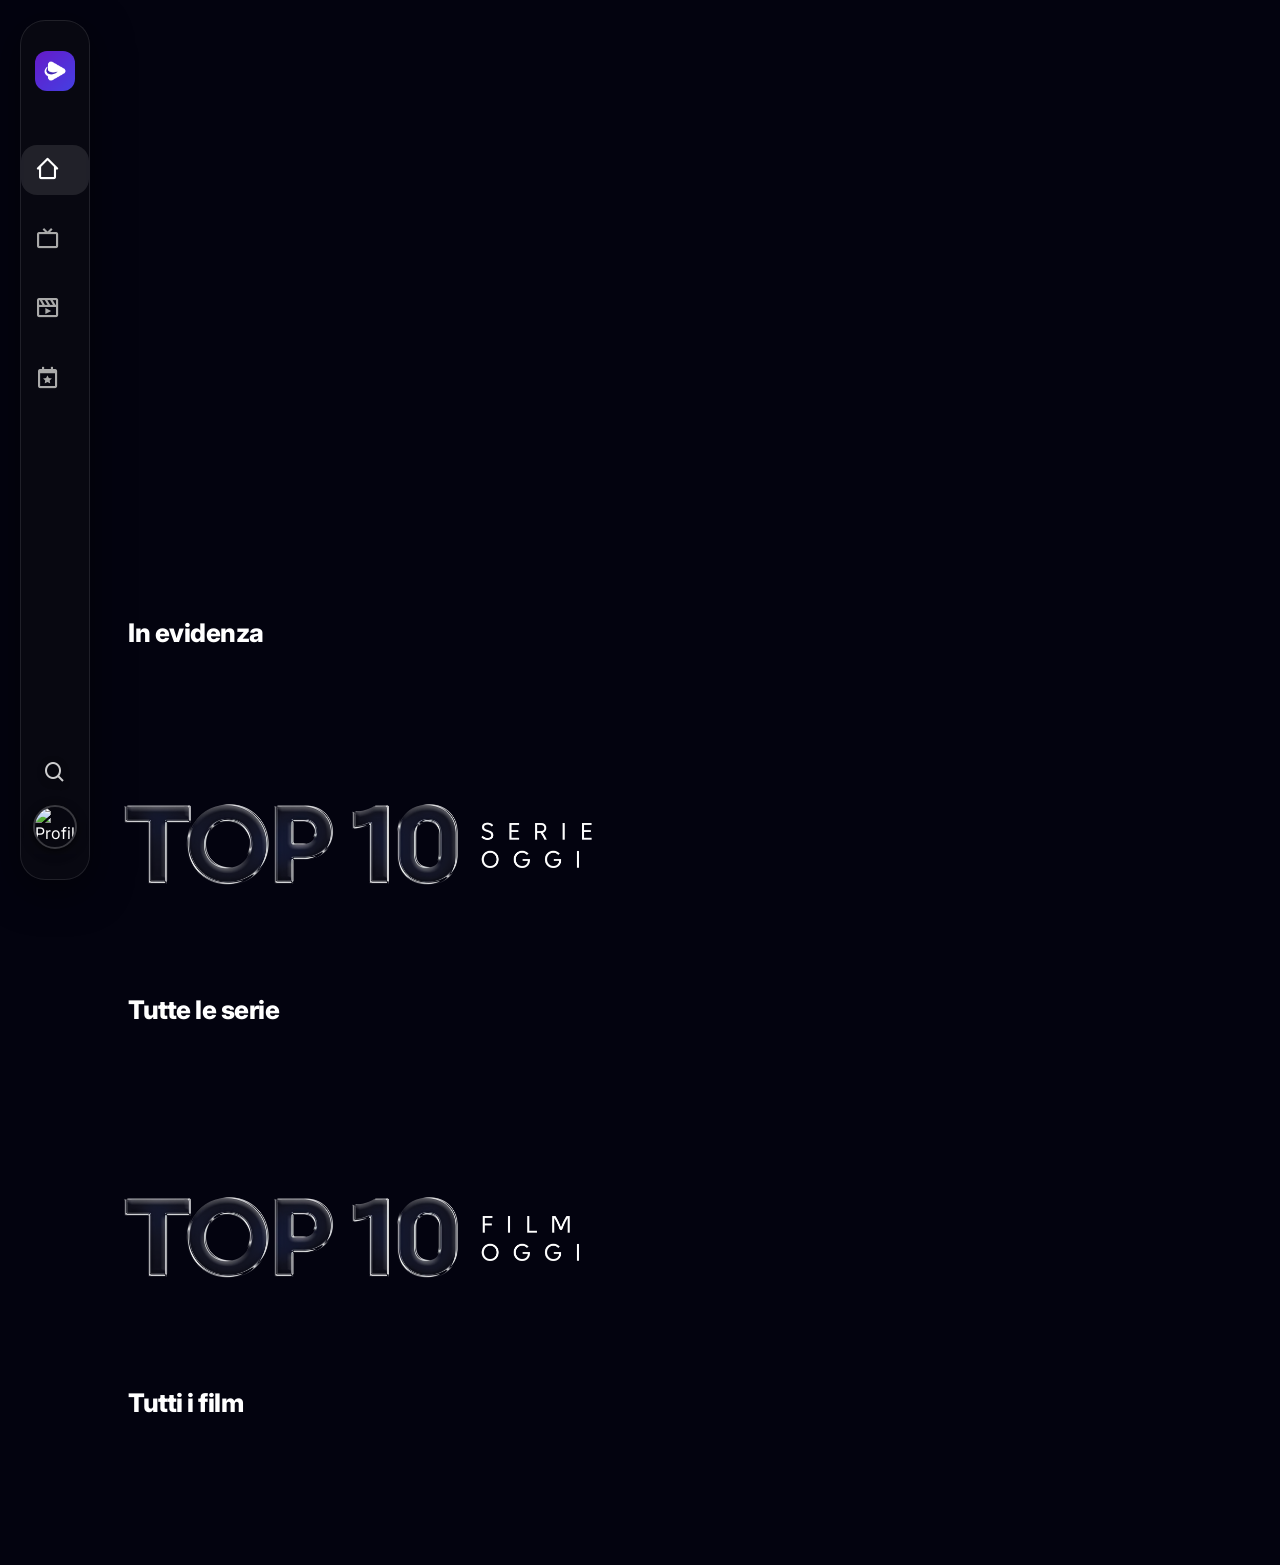
==== commit 1e4a30ad: "Add files via upload" ====
--- a/admin_users.html
+++ b/admin_users.html
@@ -11,12 +11,16 @@
 <body>
 
   <!-- Navbar -->
-  <nav class="navbar" style="position: relative;">
-    <div class="nav-left">
-      <a href="javascript:history.back()" class="icon-btn" style="color:white; font-size:1.5rem; text-decoration:none;"><i class='bx bx-chevron-left'></i></a>
-      <h2 style="color:white; margin-left: 15px;"><i class='bx bx-crown' style="color:#f5c518; margin-right: 8px;"></i>Pannello Admin</h2>
+  <!-- Floating Sidebar (Desktop) -->
+  <aside class="sidebar">
+    <div class="sidebar-top">
+      <img src="assets/unnamed.png" alt="Logo" class="sidebar-logo" onclick="window.location.href='index.html'">
     </div>
-  </nav>
+    <ul class="sidebar-links">
+      <li><a href="index.html"><i class='bx bx-home-alt-2'></i> <span>Home</span></a></li>
+    </ul>
+  </aside>
+  <main class="main-content">
 
   <div style="padding: 2rem; max-width: 800px; margin: 0 auto;">
     <p style="color: #aaa; margin-bottom: 2rem;">Gestione degli utenti collegati alla piattaforma.</p>
@@ -107,23 +111,31 @@
             '<span style="display:inline-block; width:10px; height:10px; background:#4CAF50; border-radius:50%; margin-right:8px; box-shadow: 0 0 8px #4CAF50;" title="Online"></span>' : 
             '<span style="display:inline-block; width:10px; height:10px; background:#f44336; border-radius:50%; margin-right:8px;" title="Offline"></span>';
 
+          var profilePicHtml = u.profile_pic ? 
+            '<img src="' + u.profile_pic + '" style="width:35px; height:35px; border-radius:50%; object-fit:cover; margin-right: 15px; display:inline-block; vertical-align:middle;">' : 
+            '<div style="width: 35px; height: 35px; border-radius: 50%; background: #f5c518; display:inline-flex; justify-content:center; align-items:center; font-weight:bold; color:black; margin-right:15px; vertical-align:middle;">' + (u.username || 'U')[0].toUpperCase() + '</div>';
+
           var actionHtml = '';
           if (isSuperadmin) {
             actionHtml = '<span style="color:#f5c518; font-weight:bold; font-size:0.9rem;"><i class="bx bx-crown"></i> Superadmin</span>';
           } else if (u.otp_code) {
-            actionHtml = '<button class="admin-logout-btn" data-id="' + u.id + '" style="background:#d32f2f; color:white; border:none; padding:8px 15px; border-radius:8px; cursor:pointer; font-size:0.9rem; display:flex; align-items:center; gap:5px; font-weight: bold;"><i class="bx bx-exit"></i> Scollega</button>';
+            actionHtml = '<button class="admin-logout-btn" data-id="' + u.id + '" style="background:#d32f2f; color:white; border:none; padding:8px 15px; border-radius:8px; cursor:pointer; font-size:0.9rem; display:flex; align-items:center; gap:5px; font-weight: bold; position: relative; z-index: 10;"><i class="bx bx-exit"></i> Scollega</button>';
           } else {
             actionHtml = '<span style="color:#e65100; font-size:0.8rem; font-weight:bold; background:rgba(230,81,0,0.1); padding:4px 8px; border-radius:4px;"><i class="bx bx-error-circle"></i> Disconnesso</span>';
           }
           
-          userCard.innerHTML = '<div>' +
+          userCard.innerHTML = '<div style="display:flex; align-items:center; cursor:pointer; flex-grow:1;" class="user-detail-trigger" data-id="' + u.id + '" data-name="' + (u.username || 'Sconosciuto') + '">' +
+            profilePicHtml + 
+            '<div>' +
             '<p style="margin:0; font-size:1.1rem; font-weight:bold; color:white; display:flex; align-items:center;">' + statusDot + (u.username || 'Sconosciuto') + '</p>' +
             '<p style="margin:0; font-size:0.85rem; color:#aaa; margin-top:4px;">ID: ' + shortId + '</p>' +
-            '</div>' + actionHtml;
+            '</div></div>' +
+            '<div>' + actionHtml + '</div>';
           
           var btn = userCard.querySelector('.admin-logout-btn');
           if (btn) {
-            btn.addEventListener('click', function() {
+            btn.addEventListener('click', function(e) {
+              e.stopPropagation();
               if (!confirm('Vuoi davvero scollegare ' + (u.username || 'questo utente') + '?')) return;
               
               btn.innerText = 'Attendere...';
@@ -161,6 +173,65 @@
           container.appendChild(userCard);
         });
         
+        // Listener per aprire il modale dei log utente
+        document.querySelectorAll('.user-detail-trigger').forEach(function(el) {
+          el.addEventListener('click', async function() {
+            var targetId = this.getAttribute('data-id');
+            var targetName = this.getAttribute('data-name');
+            document.getElementById('modal-user-name').innerHTML = "<i class='bx bx-user' style='color:#f5c518;'></i> " + targetName;
+            document.getElementById('user-logs-modal').style.display = 'flex';
+            
+            document.getElementById('modal-watchlist').innerHTML = "Caricamento...";
+            document.getElementById('modal-watched').innerHTML = "Caricamento...";
+            document.getElementById('modal-vlclogs').innerHTML = "Caricamento...";
+            
+            try {
+              const res = await fetch(API_BASE + '/admin/user/logs', {
+                method: 'POST',
+                headers: {'Content-Type': 'application/json'},
+                body: JSON.stringify({
+                  user_id: parsed.telegram_id || parsed.id,
+                  otp_code: parsed.otp_code,
+                  target_user_id: targetId
+                })
+              });
+              const d = await res.json();
+              if(d.success) {
+                // Watchlist
+                if(d.watchlist && d.watchlist.length > 0) {
+                  document.getElementById('modal-watchlist').innerHTML = d.watchlist.map(i => "• " + i.title).join('<br>');
+                } else {
+                  document.getElementById('modal-watchlist').innerHTML = "Nessun elemento.";
+                }
+                // Watched
+                if(d.watched && d.watched.length > 0) {
+                  document.getElementById('modal-watched').innerHTML = d.watched.map(i => "• " + i.title + " (S" + i.season_number + " E" + i.episode_number + ")").join('<br>');
+                } else {
+                  document.getElementById('modal-watched').innerHTML = "Nessun elemento.";
+                }
+                // VLC Logs
+                if(d.vlc_requests && d.vlc_requests.length > 0) {
+                  document.getElementById('modal-vlclogs').innerHTML = d.vlc_requests.map(i => {
+                    let epInfo = (i.type === 'tv' && i.season && i.episode) ? " (S" + i.season + " E" + i.episode + ")" : "";
+                    let dStr = new Date(i.created_at).toLocaleString('it-IT');
+                    return "<div style='margin-bottom: 5px;'>• " + i.title + epInfo + " <br><small style='color:#888; padding-left: 10px;'>" + dStr + "</small></div>";
+                  }).join('');
+                } else {
+                  document.getElementById('modal-vlclogs').innerHTML = "Nessuna richiesta.";
+                }
+              } else {
+                document.getElementById('modal-watchlist').innerHTML = "Errore: " + (d.error || 'sconosciuto');
+                document.getElementById('modal-watched').innerHTML = "Errore: " + (d.error || 'sconosciuto');
+                document.getElementById('modal-vlclogs').innerHTML = "Errore: " + (d.error || 'sconosciuto');
+              }
+            } catch(e) {
+              document.getElementById('modal-watchlist').innerHTML = "Errore di rete.";
+              document.getElementById('modal-watched').innerHTML = "Errore di rete.";
+              document.getElementById('modal-vlclogs').innerHTML = "Errore di rete.";
+            }
+          });
+        });
+
       } catch (err) {
         console.error('Admin load error:', err);
         document.getElementById('admin-users-list').innerHTML = '<p style="color:#ff4444;">Errore di connessione al server.</p>';
@@ -169,5 +240,6 @@
     
     document.addEventListener('DOMContentLoaded', loadUsers);
   </script>
+  </main>
 </body>
 </html>
--- a/style.css
+++ b/style.css
@@ -69,6 +69,7 @@
 body.light-mode .navbar {
   background: rgba(255, 255, 255, 0.85);
   backdrop-filter: blur(15px);
+  -webkit-backdrop-filter: blur(15px);
 }
 body.light-mode .navbar.scrolled {
   background: rgba(255, 255, 255, 0.95) !important;
@@ -183,20 +184,26 @@
   overflow-x: hidden;
 }
 
-/* Custom Scrollbar */
+/* Custom Scrollbar - Apple Style */
 ::-webkit-scrollbar {
-  width: 10px;
-  height: 10px;
+  width: 8px;
+  height: 8px;
 }
 ::-webkit-scrollbar-track {
-  background: #0f0f0f;
+  background: transparent;
 }
 ::-webkit-scrollbar-thumb {
-  background: #333;
-  border-radius: 5px;
+  background: rgba(255, 255, 255, 0.2);
+  border-radius: 10px;
 }
 ::-webkit-scrollbar-thumb:hover {
-  background: #555;
+  background: rgba(255, 255, 255, 0.4);
+}
+body.light-mode ::-webkit-scrollbar-thumb {
+  background: rgba(0, 0, 0, 0.2);
+}
+body.light-mode ::-webkit-scrollbar-thumb:hover {
+  background: rgba(0, 0, 0, 0.4);
 }
 
 /* NAVBAR */
@@ -208,19 +215,19 @@
   justify-content: space-between;
   align-items: center;
   padding: 1rem 3rem;
-  background: transparent;
-  backdrop-filter: none;
-  -webkit-backdrop-filter: none;
+  background: linear-gradient(180deg, rgba(3, 3, 15, 0.9) 0%, rgba(3, 3, 15, 0) 100%);
   z-index: 1000;
-  transition: all 0.3s ease;
+  height: var(--nav-height);
+  transition: background 0.4s ease, box-shadow 0.4s ease, border-bottom 0.4s ease;
+  border-bottom: 1px solid transparent;
 }
 .navbar.scrolled {
-  background: rgba(3, 3, 15, 0.85);
-  backdrop-filter: blur(15px);
-  -webkit-backdrop-filter: blur(15px);
+  background: rgba(3, 3, 15, 0.75) !important;
+  backdrop-filter: blur(20px);
+  -webkit-backdrop-filter: blur(20px);
   box-shadow: 0 4px 30px rgba(0, 0, 0, 0.5);
   padding: 1rem 3rem;
-  border-bottom: 1px solid rgba(255, 255, 255, 0.05);
+  border-bottom: 1px solid rgba(255, 255, 255, 0.08);
 }
 .nav-left, .nav-right {
   display: flex;
@@ -292,12 +299,15 @@
   background: rgba(3, 3, 15, 0.85);
   backdrop-filter: blur(15px);
   -webkit-backdrop-filter: blur(15px);
+  -webkit-backdrop-filter: blur(15px);
+  -webkit-backdrop-filter: blur(15px);
   padding: 1rem 2rem;
   border-bottom: 1px solid rgba(255, 255, 255, 0.05);
 }
 .detail-top-nav .icon-btn {
   background: rgba(0,0,0,0.4);
   backdrop-filter: blur(5px);
+  -webkit-backdrop-filter: blur(5px);
   width: 40px;
   height: 40px;
   border-radius: 50%;
@@ -318,16 +328,16 @@
 .hero::before {
   content: '';
   position: absolute;
-  top: 0; left: 0; right: 0; bottom: env(safe-area-inset-bottom, 0);
-    transform: translateZ(0);
+  top: 0; left: 0; right: 0; bottom: 0;
+  transform: translateZ(0);
   background: linear-gradient(90deg, rgba(3,3,15,0.95) 0%, rgba(3,3,15,0) 60%),
               linear-gradient(0deg, var(--bg-color) 0%, rgba(3,3,15,0) 40%);
   z-index: 1;
 }
 .hero-fade-overlay {
   position: absolute;
-  top: 0; left: 0; right: 0; bottom: env(safe-area-inset-bottom, 0);
-    transform: translateZ(0);
+  top: 0; left: 0; right: 0; bottom: 0;
+  transform: translateZ(0);
   background: var(--bg-color);
   opacity: 0;
   z-index: 1;
@@ -339,14 +349,16 @@
   max-width: 600px;
   -webkit-font-smoothing: antialiased;
   transform: translateZ(0);
+  text-shadow: 0 2px 10px rgba(0,0,0,0.8);
 }
 .hero-title-img {
   max-width: 400px;
   margin-bottom: 1.5rem;
 }
 .hero-title-text {
-  font-size: 3rem;
+  font-size: 3.2rem;
   font-weight: 800;
+  letter-spacing: -1.5px;
   margin-bottom: 1rem;
   line-height: 1.1;
 }
@@ -414,10 +426,13 @@
 .btn-primary {
   background-color: var(--btn-bg);
   color: var(--btn-text);
+  box-shadow: 0 0 15px rgba(255, 255, 255, 0.2);
+  transition: all 0.3s ease;
 }
 .btn-primary:hover {
   background-color: var(--btn-bg-hover);
-  transform: scale(1.02);
+  box-shadow: 0 0 25px rgba(255, 255, 255, 0.4);
+  transform: scale(1.05);
 }
 .btn-secondary {
   background-color: var(--btn-secondary-bg);
@@ -483,8 +498,9 @@
   z-index: 2;
 }
 .section-title {
-  font-size: 1.4rem;
-  font-weight: 700;
+  font-size: 1.6rem;
+  font-weight: 800;
+  letter-spacing: -0.5px;
   margin-bottom: 1.2rem;
 }
 .carousel-container {
@@ -507,10 +523,9 @@
   padding-bottom: 1rem;
   cursor: pointer;
   transition: background var(--transition);
+  scroll-snap-align: start;
 }
 @media (max-width: 768px) {
-  .navbar { padding: 1rem 1.5rem !important; }
-  .detail-top-nav { padding: 1rem 1.5rem !important; }
   .hero {
     height: 45vh;
     background-position: center center;
@@ -528,22 +543,26 @@
   background-color: #1a1a1a;
   position: relative;
   cursor: pointer;
-  transition: all 0.4s cubic-bezier(0.25, 0.46, 0.45, 0.94);
+  transition: transform 0.4s cubic-bezier(0.25, 1, 0.5, 1), box-shadow 0.4s cubic-bezier(0.25, 1, 0.5, 1), border 0.4s ease;
   overflow: hidden;
+  border: 2px solid transparent;
+  scroll-snap-align: start;
 }
 .card:hover {
-  border: 2px solid rgba(255,255,255,0.8);
+  transform: translateY(-8px);
+  border: 2px solid rgba(255,255,255,0.6);
   z-index: 10;
-  box-shadow: 0 10px 20px rgba(0,0,0,0.5);
+  box-shadow: 0 15px 35px rgba(0,0,0,0.6), 0 5px 15px rgba(255,255,255,0.1);
 }
 .card img {
   width: 100%;
   height: 100%;
   object-fit: cover;
-  transition: transform 0.4s cubic-bezier(0.25, 0.46, 0.45, 0.94);
+  transition: transform 0.6s cubic-bezier(0.25, 1, 0.5, 1);
+  will-change: transform;
 }
 .card:hover img {
-  transform: scale(1.05);
+  transform: scale(1.08);
 }
 .card-poster {
   aspect-ratio: 2/3;
@@ -702,6 +721,8 @@
   background: rgba(15, 15, 15, 0.65);
   backdrop-filter: blur(15px);
   -webkit-backdrop-filter: blur(15px);
+  -webkit-backdrop-filter: blur(15px);
+  -webkit-backdrop-filter: blur(15px);
   border: 1px solid rgba(255,255,255,0.05);
   border-radius: var(--border-radius);
   overflow: hidden;
@@ -868,8 +889,6 @@
 
 /* RESPONSIVE */
 @media (max-width: 768px) {
-  .navbar { padding: 1rem 1.5rem !important; }
-  .detail-top-nav { padding: 1rem 1.5rem !important; }
   .navbar {
     padding: 0.5rem 1rem;
     display: flex;
@@ -977,12 +996,13 @@
 /* --- ANIMATIONS & SKELETON LOADING --- */
 .fade-section {
   opacity: 0;
-  transform: translateY(10px);
-  transition: opacity 0.3s ease-out, transform 0.3s ease-out;
+  transform: translateY(25px) scale(0.98);
+  transition: opacity 0.8s cubic-bezier(0.175, 0.885, 0.32, 1.1), transform 0.8s cubic-bezier(0.175, 0.885, 0.32, 1.1);
+  will-change: opacity, transform;
 }
 .fade-section.visible {
   opacity: 1;
-  transform: translateY(0);
+  transform: translateY(0) scale(1);
 }
 
 .skeleton-card {
@@ -998,17 +1018,14 @@
 .skeleton-card::after {
   content: '';
   position: absolute;
-  top: 0;
-  left: -100%;
-  width: 50%;
-  height: 100%;
-  background: linear-gradient(90deg, transparent, rgba(255, 255, 255, 0.08), transparent);
-  animation: shimmer 1.5s infinite;
+  top: 0; left: 0; right: 0; bottom: 0;
+  background: linear-gradient(90deg, transparent, rgba(255,255,255,0.08), transparent);
+  background-size: 200% 100%;
+  animation: shimmer 2s infinite linear;
 }
 @keyframes shimmer {
-  100% {
-    left: 200%;
-  }
+  0% { background-position: 200% 0; }
+  100% { background-position: -200% 0; }
 }
 
 @media (min-width: 768px) {
@@ -1031,6 +1048,8 @@
   font-weight: 700;
 }
 .catalog-filters select {
+  appearance: none;
+  -webkit-appearance: none;
   background-color: rgba(255, 255, 255, 0.1);
   color: white;
   border: 1px solid rgba(255, 255, 255, 0.3);
@@ -1050,9 +1069,11 @@
   gap: 1.5rem;
   padding: 0 3rem 3rem 3rem;
 }
+  .catalog-grid .card {
+    width: 100%;
+    height: auto;
+  }
 @media (max-width: 768px) {
-  .navbar { padding: 1rem 1.5rem !important; }
-  .detail-top-nav { padding: 1rem 1.5rem !important; }
   .catalog-header {
     flex-direction: column;
     align-items: flex-start;
@@ -1065,22 +1086,27 @@
     padding: 1rem;
     gap: 0.8rem;
   }
+  .catalog-grid .card {
+    width: 100%;
+    height: auto;
+  }
 }
 
 /* SEARCH OVERLAY */
 .search-overlay {
   position: fixed;
-  top: 0; left: 0; right: 0; bottom: env(safe-area-inset-bottom, 0);
-    transform: translateZ(0);
-  background: rgba(3, 3, 15, 0.95);
+  top: 0; left: 0; right: 0; bottom: 0;
+  transform: translateZ(0);
+  background: rgba(15, 15, 20, 0.65);
   z-index: 2000;
   display: flex;
   flex-direction: column;
   padding: 5rem 3rem;
   opacity: 0;
   pointer-events: none;
-  transition: opacity var(--transition);
-  backdrop-filter: blur(10px);
+  transition: opacity 0.4s ease;
+  backdrop-filter: blur(35px);
+  -webkit-backdrop-filter: blur(35px);
 }
 .search-overlay.active {
   opacity: 1;
@@ -1089,20 +1115,29 @@
 .close-search {
   position: absolute;
   top: 2rem; right: 3rem;
-  background: none;
-  border: none;
+  background: rgba(255, 255, 255, 0.1);
+  border: 1px solid rgba(255,255,255,0.1);
+  border-radius: 50%;
+  width: 44px; height: 44px;
+  display: flex; justify-content: center; align-items: center;
   color: white;
-  font-size: 2.5rem;
+  font-size: 2rem;
   cursor: pointer;
-  transition: transform var(--transition);
+  transition: all 0.3s cubic-bezier(0.175, 0.885, 0.32, 1.275);
 }
 .close-search:hover {
-  transform: scale(1.1);
+  transform: scale(1.15) rotate(90deg);
+  background: rgba(255, 255, 255, 0.2);
 }
 .search-container {
   width: 100%;
   max-width: 800px;
   margin: 0 auto;
+  transform: translateY(-20px) scale(0.95);
+  transition: transform 0.6s cubic-bezier(0.175, 0.885, 0.32, 1.1);
+}
+.search-overlay.active .search-container {
+  transform: translateY(0) scale(1);
 }
 .icon-btn {
   background: transparent;
@@ -1154,8 +1189,6 @@
   padding-bottom: 2rem;
 }
 @media (max-width: 768px) {
-  .navbar { padding: 1rem 1.5rem !important; }
-  .detail-top-nav { padding: 1rem 1.5rem !important; }
   .search-results {
     grid-template-columns: repeat(auto-fill, minmax(100px, 1fr));
     gap: 0.8rem;
@@ -1188,11 +1221,13 @@
 .hero-slide::before {
   content: '';
   position: absolute;
-  top: 0; left: 0; right: 0; bottom: env(safe-area-inset-bottom, 0);
-    transform: translateZ(0);
-  background: linear-gradient(90deg, rgba(3,3,15,0.95) 0%, rgba(3,3,15,0) 60%),
-              linear-gradient(0deg, var(--bg-color) 0%, rgba(3,3,15,0) 40%);
+  top: 0; left: 0; right: 0; bottom: 0;
+  transform: translateZ(0);
+  background: 
+    linear-gradient(90deg, rgba(3,3,15,1) 0%, rgba(3,3,15,0.4) 40%, rgba(3,3,15,0) 100%),
+    linear-gradient(0deg, rgba(3,3,15,1) 0%, rgba(3,3,15,0) 40%, rgba(3,3,15,0) 80%, rgba(3,3,15,0.8) 100%);
   z-index: 1;
+  pointer-events: none;
 }
 .hero-bg {
   position: absolute;
@@ -1243,8 +1278,6 @@
   filter: drop-shadow(2px 4px 6px rgba(0,0,0,0.5));
 }
 @media (max-width: 768px) {
-  .navbar { padding: 1rem 1.5rem !important; }
-  .detail-top-nav { padding: 1rem 1.5rem !important; }
   .tmdb-title-logo {
     max-width: 250px;
     max-height: 100px;
@@ -1294,7 +1327,7 @@
   font-size: 0.95rem;
   box-shadow: 0 8px 32px rgba(0, 0, 0, 0.4), inset 0 1px 0 rgba(255, 255, 255, 0.1);
   border: 1px solid rgba(255, 255, 255, 0.12);
-  z-index: 10000;
+  z-index: 10001;
   opacity: 0;
   transition: all 0.5s cubic-bezier(0.175, 0.885, 0.32, 1.275);
   letter-spacing: 0.02em;
@@ -1344,10 +1377,7 @@
 
 /* On mobile screens */
 @media (max-width: 768px) {
-  .navbar { padding: 1rem 1.5rem !important; }
-  .detail-top-nav { padding: 1rem 1.5rem !important; }
   html, body {
-    zoom: 0.88;
     padding-bottom: 80px;
   }
 
@@ -1359,7 +1389,7 @@
   .mobile-tab-bar {
     display: flex !important;
     position: fixed;
-    bottom: calc(env(safe-area-inset-bottom, 0) + 15px);
+    bottom: calc(env(safe-area-inset-bottom, 0px) + 15px);
     left: 50%;
     transform: translateX(-50%) translateZ(0);
     max-width: 370px;
@@ -1442,9 +1472,10 @@
 }
 .poster-title {
   color: #fff;
-  font-weight: 700;
-  font-size: 0.9rem;
-  line-height: 1.2;
+  font-weight: 600;
+  font-size: 0.95rem;
+  letter-spacing: -0.2px;
+  line-height: 1.25;
   text-overflow: ellipsis;
   overflow: hidden;
   display: -webkit-box;
@@ -1491,6 +1522,7 @@
   border-radius: 4px;
   letter-spacing: 0.5px;
   backdrop-filter: blur(4px);
+  -webkit-backdrop-filter: blur(4px);
   border: 1px solid rgba(255, 255, 255, 0.15);
 }
 .cw-title {
@@ -1513,3 +1545,330 @@
     width: 220px;
   }
 }
+
+/* =========================================
+   V2 SPATIAL & BENTO REDESIGN
+   ========================================= */
+
+body {
+  display: flex;
+  min-height: 100vh;
+}
+
+.main-content {
+  flex-grow: 1;
+  padding-left: 80px; 
+  width: 100%;
+  position: relative;
+  transition: padding-left 0.3s cubic-bezier(0.175, 0.885, 0.32, 1.1);
+  background: transparent;
+}
+
+#home-page .main-content {
+  background: linear-gradient(180deg, transparent 0%, transparent 50vh, var(--bg-color) 75vh, var(--bg-color) 100%);
+  z-index: 1;
+}
+
+/* --- SIDEBAR (FLOATING GLASS) --- */
+.sidebar {
+  position: fixed;
+  top: 20px;
+  left: 20px;
+  bottom: 20px;
+  width: 70px;
+  border-radius: 25px;
+  background: rgba(15, 15, 20, 0.5);
+  backdrop-filter: blur(40px);
+  -webkit-backdrop-filter: blur(40px);
+  border: 1px solid rgba(255, 255, 255, 0.1);
+  display: flex;
+  flex-direction: column;
+  align-items: center;
+  padding: 30px 0;
+  z-index: 1000;
+  transition: width 0.3s cubic-bezier(0.175, 0.885, 0.32, 1.1), background 0.3s ease;
+  overflow: hidden;
+  box-shadow: 0 10px 40px rgba(0,0,0,0.5);
+}
+
+.sidebar:hover {
+  width: 220px;
+  background: rgba(20, 20, 25, 0.8);
+  align-items: flex-start;
+  padding: 30px 20px;
+}
+
+.sidebar-logo {
+  height: 40px;
+  border-radius: 12px;
+  cursor: pointer;
+  margin-bottom: 50px;
+  transition: transform 0.3s ease;
+}
+
+.sidebar:hover .sidebar-logo {
+  transform: scale(1.1);
+}
+
+.sidebar-links {
+  list-style: none;
+  width: 100%;
+  display: flex;
+  flex-direction: column;
+  gap: 20px;
+}
+
+.sidebar-links li a {
+  display: flex;
+  align-items: center;
+  color: #aaa;
+  text-decoration: none;
+  font-size: 1.2rem;
+  padding: 12px;
+  border-radius: 16px;
+  transition: all 0.2s ease;
+  white-space: nowrap;
+}
+
+.sidebar-links li a i {
+  font-size: 1.6rem;
+  min-width: 30px;
+  display: flex;
+  justify-content: center;
+}
+
+.sidebar-links li a span {
+  margin-left: 15px;
+  opacity: 0;
+  transform: translateX(-10px);
+  transition: opacity 0.3s ease, transform 0.3s ease;
+  font-weight: 600;
+  font-size: 1rem;
+}
+
+.sidebar:hover .sidebar-links li a span {
+  opacity: 1;
+  transform: translateX(0);
+}
+
+.sidebar-links li a:hover, .sidebar-links li a.active {
+  color: white;
+  background: rgba(255, 255, 255, 0.1);
+}
+
+.sidebar-bottom {
+  margin-top: auto;
+  display: flex;
+  flex-direction: column;
+  gap: 20px;
+  align-items: center;
+  width: 100%;
+}
+
+.sidebar:hover .sidebar-bottom {
+  flex-direction: row;
+  justify-content: space-between;
+}
+
+.profile-avatar {
+  width: 44px;
+  height: 44px;
+  border-radius: 50%;
+  object-fit: cover;
+  border: 2px solid rgba(255,255,255,0.2);
+  cursor: pointer;
+  transition: transform 0.2s;
+}
+.profile-avatar:hover {
+  transform: scale(1.1);
+  border-color: #ffcc00;
+}
+
+/* --- MOBILE HEADER --- */
+.mobile-header {
+  display: none;
+  position: fixed;
+  top: 0; left: 0; right: 0;
+  padding: 1rem;
+  background: linear-gradient(180deg, rgba(3,3,15,0.9) 0%, rgba(3,3,15,0) 100%);
+  z-index: 1000;
+  justify-content: space-between;
+  align-items: center;
+}
+
+.mobile-logo {
+  height: 35px;
+  border-radius: 8px;
+}
+
+.mobile-header-right {
+  display: flex;
+  align-items: center;
+  gap: 15px;
+}
+
+.mobile-avatar {
+  width: 36px; height: 36px;
+}
+
+/* --- FULL BLEED HERO --- */
+.hero-slider-container {
+  position: fixed !important;
+  top: 0; left: 0; right: 0;
+  width: 100% !important;
+  height: 100vh !important;
+  overflow: hidden;
+  z-index: 0 !important;
+}
+
+.hero-slide {
+  padding: 0 3rem 35vh 120px !important;
+}
+
+.hero-slide::before {
+  top: 0 !important;
+  bottom: 0 !important;
+}
+
+/* --- BENTO GRID (In evidenza) --- */
+#evidenza-carousel {
+  display: grid !important;
+  grid-template-columns: 2fr 1fr 1fr !important;
+  grid-auto-rows: 300px !important;
+  gap: 20px !important;
+  padding: 0 4rem !important;
+  overflow: visible !important; 
+}
+
+#evidenza-carousel .card {
+  width: 100% !important;
+  aspect-ratio: auto !important;
+  height: 100% !important;
+}
+
+#evidenza-carousel .card:first-child {
+  grid-column: 1 / 2;
+  aspect-ratio: 16/9 !important;
+}
+#evidenza-carousel .card:first-child img {
+  border-radius: 20px;
+}
+#evidenza-carousel .card:nth-child(2), #evidenza-carousel .card:nth-child(3) {
+  aspect-ratio: 2/3 !important;
+}
+#evidenza-carousel .card:nth-child(4) { grid-column: 1 / 2; }
+#evidenza-carousel .card:nth-child(5) { grid-column: 2 / 4; }
+#evidenza-carousel .card:nth-child(n+6) { display: none !important; }
+
+/* RESPONSIVE */
+@media (max-width: 768px) {
+  .sidebar {
+    display: none !important;
+  }
+  .main-content {
+    padding-left: 0 !important;
+  }
+  .mobile-header {
+    display: flex !important;
+  }
+  .hero-slide {
+    padding: 0 1rem 35vh 1rem !important;
+  }
+  #evidenza-carousel {
+    grid-template-columns: 1fr 1fr !important;
+    grid-auto-rows: auto !important;
+    padding: 1rem !important;
+    gap: 15px !important;
+  }
+  #evidenza-carousel .card {
+    height: auto !important;
+  }
+  #evidenza-carousel .card:first-child {
+    grid-column: 1 / -1; 
+    height: 220px !important;
+  }
+  #evidenza-carousel .card:nth-child(4), #evidenza-carousel .card:nth-child(5) {
+    grid-column: span 1;
+  }
+}
+
+/* --- CINEMATIC MODAL --- */
+.cinematic-modal {
+  position: fixed;
+  top: 0; left: 0; right: 0; bottom: 0;
+  background: rgba(0,0,0,0.9);
+  z-index: 9999;
+  display: flex;
+  justify-content: center;
+  align-items: center;
+  opacity: 0;
+  pointer-events: none;
+  transition: opacity 0.4s ease;
+  backdrop-filter: blur(20px);
+  -webkit-backdrop-filter: blur(20px);
+}
+.cinematic-modal.active {
+  opacity: 1;
+  pointer-events: auto;
+}
+.cinematic-modal iframe {
+  width: 90%;
+  height: 90%;
+  max-width: 1200px;
+  border-radius: 20px;
+  background: var(--bg-color);
+  box-shadow: 0 20px 60px rgba(0,0,0,0.8);
+  transform: translateY(50px) scale(0.95);
+  transition: transform 0.5s cubic-bezier(0.175, 0.885, 0.32, 1.2);
+}
+.cinematic-modal.active iframe {
+  transform: translateY(0) scale(1);
+}
+.close-modal {
+  position: absolute;
+  top: 30px;
+  right: 40px;
+  background: rgba(255,255,255,0.1);
+  border: 1px solid rgba(255,255,255,0.2);
+  color: white;
+  width: 50px;
+  height: 50px;
+  border-radius: 50%;
+  font-size: 2rem;
+  display: flex; justify-content: center; align-items: center;
+  cursor: pointer;
+  z-index: 10000;
+  transition: all 0.3s ease;
+}
+.close-modal:hover {
+  background: rgba(255,255,255,0.2);
+  transform: scale(1.1) rotate(90deg);
+}
+body.in-iframe .detail-top-nav,
+body.in-iframe .mobile-tab-bar,
+body.in-iframe .sidebar,
+body.in-iframe .mobile-header,
+body.in-iframe .section-title {
+  display: none !important;
+}
+body.in-iframe {
+  background: transparent !important;
+}
+
+@media (max-width: 768px) {
+  .cinematic-modal iframe {
+    width: 100%;
+    height: 100%;
+    border-radius: 0;
+  }
+  .close-modal {
+    top: 20px;
+    right: 20px;
+    background: rgba(0,0,0,0.5);
+  }
+}
+.navbar { display: none !important; }
+#home-page .main-content {
+  background: linear-gradient(180deg, transparent 0%, transparent 50vh, var(--bg-color) 75vh, var(--bg-color) 100%);
+  z-index: 1;
+}
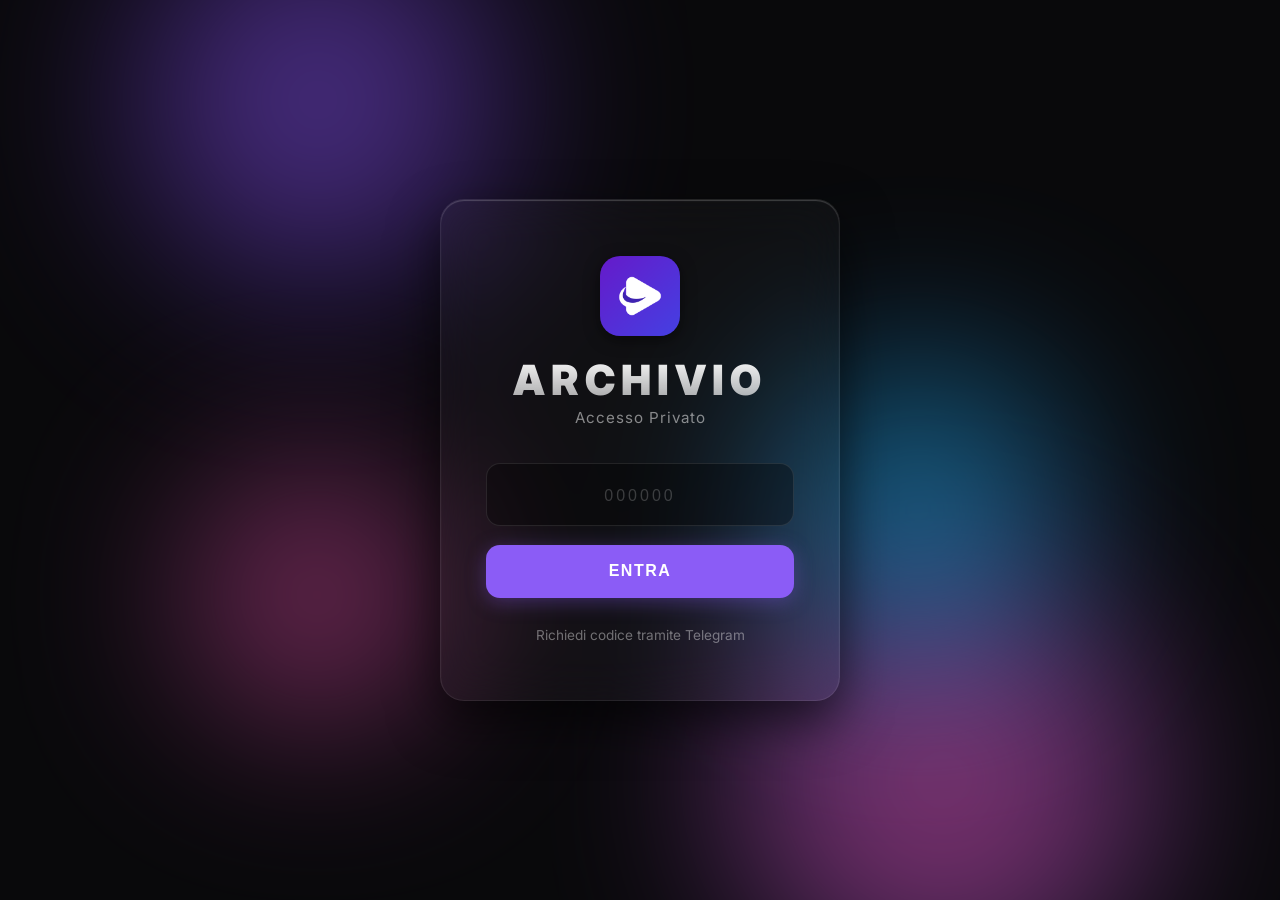
==== commit 9fb6b586: "Add files via upload" ====
--- a/admin_users.html
+++ b/admin_users.html
@@ -10,16 +10,26 @@
 </head>
 <body>
 
-  <!-- Navbar -->
-  <!-- Floating Sidebar (Desktop) -->
+    <!-- Floating Sidebar (Desktop) -->
   <aside class="sidebar">
     <div class="sidebar-top">
       <img src="assets/unnamed.png" alt="Logo" class="sidebar-logo" onclick="window.location.href='index.html'">
     </div>
     <ul class="sidebar-links">
       <li><a href="index.html"><i class='bx bx-home-alt-2'></i> <span>Home</span></a></li>
+      <li><a href="catalog_series.html"><i class='bx bx-tv'></i> <span>Serie</span></a></li>
+      <li><a href="catalog_movies.html"><i class='bx bx-movie-play'></i> <span>Film</span></a></li>
+      <li><a href="calendar.html"><i class='bx bx-calendar-star'></i> <span>Uscite</span></a></li>
     </ul>
+    <div class="sidebar-bottom">
+      <a href="https://t.me/+w-cVyPMl7B5lOGY0" target="_blank" class="icon-btn" title="Canale Telegram"><i class='bx bx-bulb'></i></a>
+      <button class="icon-btn" id="open-search"><i class='bx bx-search'></i></button>
+      <button class="icon-btn" title="La mia lista"><i class='bx bx-bookmark'></i></button>
+      <img src="https://placehold.co/100x100/ffcc00/000?text=User" alt="Profile" class="profile-avatar">
+    </div>
   </aside>
+
+  <!-- Main Content Wrapper -->
   <main class="main-content">
 
   <div style="padding: 2rem; max-width: 800px; margin: 0 auto;">
@@ -240,6 +250,7 @@
     
     document.addEventListener('DOMContentLoaded', loadUsers);
   </script>
-  </main>
+
+</main>
 </body>
 </html>
--- a/style.css
+++ b/style.css
@@ -1550,23 +1550,24 @@
    V2 SPATIAL & BENTO REDESIGN
    ========================================= */
 
-body {
-  display: flex;
+/* --- HIDE OLD NAVBAR --- */
+.navbar { display: none !important; }
+
+/* --- LAYOUT STRUCTURE --- */
+/* Sidebar pages use margin-left; non-sidebar pages unaffected */
+.main-content {
+  margin-left: 100px; 
+  width: calc(100% - 100px);
+  position: relative;
   min-height: 100vh;
 }
 
-.main-content {
-  flex-grow: 1;
-  padding-left: 80px; 
-  width: 100%;
-  position: relative;
-  transition: padding-left 0.3s cubic-bezier(0.175, 0.885, 0.32, 1.1);
-  background: transparent;
-}
-
-#home-page .main-content {
-  background: linear-gradient(180deg, transparent 0%, transparent 50vh, var(--bg-color) 75vh, var(--bg-color) 100%);
-  z-index: 1;
+/* --- Fix top padding since navbar is hidden --- */
+.catalog-header {
+  margin-top: 40px !important;
+}
+.series-hero {
+  padding-top: 40px !important;
 }
 
 /* --- SIDEBAR (FLOATING GLASS) --- */
@@ -1616,6 +1617,8 @@
   display: flex;
   flex-direction: column;
   gap: 20px;
+  padding: 0;
+  margin: 0;
 }
 
 .sidebar-links li a {
@@ -1670,7 +1673,7 @@
   justify-content: space-between;
 }
 
-.profile-avatar {
+.sidebar .profile-avatar {
   width: 44px;
   height: 44px;
   border-radius: 50%;
@@ -1679,7 +1682,7 @@
   cursor: pointer;
   transition: transform 0.2s;
 }
-.profile-avatar:hover {
+.sidebar .profile-avatar:hover {
   transform: scale(1.1);
   border-color: #ffcc00;
 }
@@ -1689,7 +1692,7 @@
   display: none;
   position: fixed;
   top: 0; left: 0; right: 0;
-  padding: 1rem;
+  padding: 1rem 1.2rem;
   background: linear-gradient(180deg, rgba(3,3,15,0.9) 0%, rgba(3,3,15,0) 100%);
   z-index: 1000;
   justify-content: space-between;
@@ -1699,6 +1702,7 @@
 .mobile-logo {
   height: 35px;
   border-radius: 8px;
+  cursor: pointer;
 }
 
 .mobile-header-right {
@@ -1711,8 +1715,8 @@
   width: 36px; height: 36px;
 }
 
-/* --- FULL BLEED HERO --- */
-.hero-slider-container {
+/* --- FULL BLEED HERO (Home only) --- */
+#home-page .hero-slider-container {
   position: fixed !important;
   top: 0; left: 0; right: 0;
   width: 100% !important;
@@ -1721,13 +1725,17 @@
   z-index: 0 !important;
 }
 
-.hero-slide {
-  padding: 0 3rem 35vh 120px !important;
-}
-
-.hero-slide::before {
-  top: 0 !important;
-  bottom: 0 !important;
+#home-page .hero-slide {
+  padding: 0 3rem 30vh 120px !important;
+}
+
+/* The sections-wrapper creates the "scrolling over hero" effect */
+.sections-wrapper {
+  position: relative;
+  z-index: 2;
+  margin-top: 65vh;
+  background: linear-gradient(180deg, transparent 0%, var(--bg-color) 150px);
+  padding-top: 40px;
 }
 
 /* --- BENTO GRID (In evidenza) --- */
@@ -1736,59 +1744,57 @@
   grid-template-columns: 2fr 1fr 1fr !important;
   grid-auto-rows: 300px !important;
   gap: 20px !important;
-  padding: 0 4rem !important;
+  padding: 0 2rem !important;
   overflow: visible !important; 
 }
 
 #evidenza-carousel .card {
   width: 100% !important;
-  aspect-ratio: auto !important;
   height: 100% !important;
 }
 
 #evidenza-carousel .card:first-child {
   grid-column: 1 / 2;
-  aspect-ratio: 16/9 !important;
 }
 #evidenza-carousel .card:first-child img {
   border-radius: 20px;
-}
-#evidenza-carousel .card:nth-child(2), #evidenza-carousel .card:nth-child(3) {
-  aspect-ratio: 2/3 !important;
 }
 #evidenza-carousel .card:nth-child(4) { grid-column: 1 / 2; }
 #evidenza-carousel .card:nth-child(5) { grid-column: 2 / 4; }
 #evidenza-carousel .card:nth-child(n+6) { display: none !important; }
 
-/* RESPONSIVE */
+/* --- RESPONSIVE --- */
 @media (max-width: 768px) {
   .sidebar {
     display: none !important;
   }
   .main-content {
-    padding-left: 0 !important;
+    margin-left: 0 !important;
+    width: 100% !important;
   }
   .mobile-header {
     display: flex !important;
   }
-  .hero-slide {
-    padding: 0 1rem 35vh 1rem !important;
-  }
+  #home-page .hero-slide {
+    padding: 0 1rem 30vh 1rem !important;
+  }
+  .catalog-header {
+    margin-top: 70px !important;
+  }
+  /* On mobile, evidenza becomes a normal carousel */
   #evidenza-carousel {
-    grid-template-columns: 1fr 1fr !important;
-    grid-auto-rows: auto !important;
-    padding: 1rem !important;
-    gap: 15px !important;
+    display: flex !important;
+    overflow-x: auto !important;
+    padding: 0 1rem !important;
+    gap: 12px !important;
   }
   #evidenza-carousel .card {
+    min-width: 140px !important;
     height: auto !important;
-  }
-  #evidenza-carousel .card:first-child {
-    grid-column: 1 / -1; 
-    height: 220px !important;
-  }
-  #evidenza-carousel .card:nth-child(4), #evidenza-carousel .card:nth-child(5) {
-    grid-column: span 1;
+    display: block !important;
+  }
+  #evidenza-carousel .card:nth-child(n+6) {
+    display: block !important;
   }
 }
 
@@ -1844,15 +1850,20 @@
   background: rgba(255,255,255,0.2);
   transform: scale(1.1) rotate(90deg);
 }
+
+/* When loaded inside cinematic modal iframe */
 body.in-iframe .detail-top-nav,
 body.in-iframe .mobile-tab-bar,
 body.in-iframe .sidebar,
-body.in-iframe .mobile-header,
-body.in-iframe .section-title {
+body.in-iframe .mobile-header {
   display: none !important;
 }
 body.in-iframe {
-  background: transparent !important;
+  background: var(--bg-color) !important;
+}
+body.in-iframe .main-content {
+  margin-left: 0 !important;
+  width: 100% !important;
 }
 
 @media (max-width: 768px) {
@@ -1867,8 +1878,367 @@
     background: rgba(0,0,0,0.5);
   }
 }
+
+/* Apple TV+ Hover Effect for Cards */
+.card, .episode-card {
+  transition: transform 0.4s cubic-bezier(0.175, 0.885, 0.32, 1.2), box-shadow 0.4s ease !important;
+}
+.card:hover, .episode-card:hover {
+  transform: scale(1.05) translateY(-5px) !important;
+  box-shadow: 0 20px 40px rgba(0,0,0,0.5), 0 0 20px rgba(255, 255, 255, 0.1) !important;
+  z-index: 10;
+}
+.card img, .episode-card img {
+  border-radius: 12px !important;
+}
+.poster-overlay {
+  border-radius: 12px !important;
+}
+
+/* =========================================
+   V2 SPATIAL & BENTO REDESIGN
+   ========================================= */
+
+/* --- HIDE OLD NAVBAR --- */
 .navbar { display: none !important; }
-#home-page .main-content {
-  background: linear-gradient(180deg, transparent 0%, transparent 50vh, var(--bg-color) 75vh, var(--bg-color) 100%);
-  z-index: 1;
-}
+
+/* --- LAYOUT STRUCTURE --- */
+.main-content {
+  margin-left: 100px;
+  width: calc(100% - 100px);
+  position: relative;
+  min-height: 100vh;
+}
+
+/* --- Fix top padding since navbar is hidden --- */
+.catalog-header {
+  margin-top: 40px !important;
+}
+.series-hero {
+  padding-top: 40px !important;
+}
+
+/* --- SIDEBAR (FLOATING GLASS) --- */
+.sidebar {
+  position: fixed;
+  top: 20px;
+  left: 20px;
+  bottom: 20px;
+  width: 70px;
+  border-radius: 25px;
+  background: rgba(15, 15, 20, 0.5);
+  backdrop-filter: blur(40px);
+  -webkit-backdrop-filter: blur(40px);
+  border: 1px solid rgba(255, 255, 255, 0.1);
+  display: flex;
+  flex-direction: column;
+  align-items: center;
+  padding: 30px 0;
+  z-index: 1000;
+  transition: width 0.3s cubic-bezier(0.175, 0.885, 0.32, 1.1), background 0.3s ease;
+  overflow: hidden;
+  box-shadow: 0 10px 40px rgba(0,0,0,0.5);
+}
+
+.sidebar:hover {
+  width: 220px;
+  background: rgba(20, 20, 25, 0.8);
+  align-items: flex-start;
+  padding: 30px 20px;
+}
+
+.sidebar-logo {
+  height: 40px;
+  border-radius: 12px;
+  cursor: pointer;
+  margin-bottom: 50px;
+  transition: transform 0.3s ease;
+}
+
+.sidebar:hover .sidebar-logo {
+  transform: scale(1.1);
+}
+
+.sidebar-links {
+  list-style: none;
+  width: 100%;
+  display: flex;
+  flex-direction: column;
+  gap: 20px;
+  padding: 0;
+  margin: 0;
+}
+
+.sidebar-links li a {
+  display: flex;
+  align-items: center;
+  color: #aaa;
+  text-decoration: none;
+  font-size: 1.2rem;
+  padding: 12px;
+  border-radius: 16px;
+  transition: all 0.2s ease;
+  white-space: nowrap;
+}
+
+.sidebar-links li a i {
+  font-size: 1.6rem;
+  min-width: 30px;
+  display: flex;
+  justify-content: center;
+}
+
+.sidebar-links li a span {
+  margin-left: 15px;
+  opacity: 0;
+  transform: translateX(-10px);
+  transition: opacity 0.3s ease, transform 0.3s ease;
+  font-weight: 600;
+  font-size: 1rem;
+}
+
+.sidebar:hover .sidebar-links li a span {
+  opacity: 1;
+  transform: translateX(0);
+}
+
+.sidebar-links li a:hover, .sidebar-links li a.active {
+  color: white;
+  background: rgba(255, 255, 255, 0.1);
+}
+
+.sidebar-bottom {
+  margin-top: auto;
+  display: flex;
+  flex-direction: column;
+  gap: 20px;
+  align-items: center;
+  width: 100%;
+}
+
+.sidebar:hover .sidebar-bottom {
+  flex-direction: row;
+  justify-content: space-between;
+}
+
+.sidebar .profile-avatar {
+  width: 44px;
+  height: 44px;
+  border-radius: 50%;
+  object-fit: cover;
+  border: 2px solid rgba(255,255,255,0.2);
+  cursor: pointer;
+  transition: transform 0.2s;
+}
+.sidebar .profile-avatar:hover {
+  transform: scale(1.1);
+  border-color: #ffcc00;
+}
+
+/* --- MOBILE HEADER --- */
+.mobile-header {
+  display: none;
+  position: fixed;
+  top: 0; left: 0; right: 0;
+  padding: 1rem 1.2rem;
+  background: linear-gradient(180deg, rgba(3,3,15,0.9) 0%, rgba(3,3,15,0) 100%);
+  z-index: 1000;
+  justify-content: space-between;
+  align-items: center;
+}
+
+.mobile-logo {
+  height: 35px;
+  border-radius: 8px;
+  cursor: pointer;
+}
+
+.mobile-header-right {
+  display: flex;
+  align-items: center;
+  gap: 15px;
+}
+
+.mobile-avatar {
+  width: 36px; height: 36px;
+}
+
+/* --- FULL BLEED HERO (Home only) --- */
+#home-page .hero-slider-container {
+  position: fixed !important;
+  top: 0; left: 0; right: 0;
+  width: 100% !important;
+  height: 100vh !important;
+  overflow: hidden;
+  z-index: 0 !important;
+}
+
+#home-page .hero-slide {
+  padding: 0 3rem 30vh 120px !important;
+}
+
+/* The sections-wrapper creates the 'scrolling over hero' effect */
+.sections-wrapper {
+  position: relative;
+  z-index: 2;
+  margin-top: 65vh;
+  background: linear-gradient(180deg, transparent 0%, var(--bg-color) 150px);
+  padding-top: 40px;
+}
+
+/* --- BENTO GRID (In evidenza) --- */
+#evidenza-carousel {
+  display: grid !important;
+  grid-template-columns: 2fr 1fr 1fr !important;
+  grid-auto-rows: 300px !important;
+  gap: 20px !important;
+  padding: 0 2rem !important;
+  overflow: visible !important;
+}
+
+#evidenza-carousel .card {
+  width: 100% !important;
+  height: 100% !important;
+}
+
+#evidenza-carousel .card:first-child {
+  grid-column: 1 / 2;
+}
+#evidenza-carousel .card:first-child img {
+  border-radius: 20px;
+}
+#evidenza-carousel .card:nth-child(4) { grid-column: 1 / 2; }
+#evidenza-carousel .card:nth-child(5) { grid-column: 2 / 4; }
+#evidenza-carousel .card:nth-child(n+6) { display: none !important; }
+
+/* --- Apple TV+ Hover Effect for Cards --- */
+.card, .episode-card {
+  transition: transform 0.4s cubic-bezier(0.175, 0.885, 0.32, 1.2), box-shadow 0.4s ease !important;
+}
+.card:hover, .episode-card:hover {
+  transform: scale(1.05) translateY(-5px) !important;
+  box-shadow: 0 20px 40px rgba(0,0,0,0.5), 0 0 20px rgba(255, 255, 255, 0.1) !important;
+  z-index: 10;
+}
+.card img, .episode-card img {
+  border-radius: 12px !important;
+}
+.poster-overlay {
+  border-radius: 12px !important;
+}
+
+/* --- RESPONSIVE --- */
+@media (max-width: 768px) {
+  .sidebar {
+    display: none !important;
+  }
+  .main-content {
+    margin-left: 0 !important;
+    width: 100% !important;
+  }
+  .mobile-header {
+    display: flex !important;
+  }
+  #home-page .hero-slide {
+    padding: 0 1rem 30vh 1rem !important;
+  }
+  .catalog-header {
+    margin-top: 70px !important;
+  }
+  /* On mobile, evidenza becomes a normal carousel */
+  #evidenza-carousel {
+    display: flex !important;
+    overflow-x: auto !important;
+    padding: 0 1rem !important;
+    gap: 12px !important;
+  }
+  #evidenza-carousel .card {
+    min-width: 140px !important;
+    height: auto !important;
+    display: block !important;
+  }
+  #evidenza-carousel .card:nth-child(n+6) {
+    display: block !important;
+  }
+}
+
+/* --- CINEMATIC MODAL --- */
+.cinematic-modal {
+  position: fixed;
+  top: 0; left: 0; right: 0; bottom: 0;
+  background: rgba(0,0,0,0.9);
+  z-index: 9999;
+  display: flex;
+  justify-content: center;
+  align-items: center;
+  opacity: 0;
+  pointer-events: none;
+  transition: opacity 0.4s ease;
+  backdrop-filter: blur(20px);
+  -webkit-backdrop-filter: blur(20px);
+}
+.cinematic-modal.active {
+  opacity: 1;
+  pointer-events: auto;
+}
+.cinematic-modal iframe {
+  width: 90%;
+  height: 90%;
+  max-width: 1200px;
+  border-radius: 20px;
+  background: var(--bg-color);
+  box-shadow: 0 20px 60px rgba(0,0,0,0.8);
+  transform: translateY(50px) scale(0.95);
+  transition: transform 0.5s cubic-bezier(0.175, 0.885, 0.32, 1.2);
+}
+.cinematic-modal.active iframe {
+  transform: translateY(0) scale(1);
+}
+.close-modal {
+  position: absolute;
+  top: 30px;
+  right: 40px;
+  background: rgba(255,255,255,0.1);
+  border: 1px solid rgba(255,255,255,0.2);
+  color: white;
+  width: 50px;
+  height: 50px;
+  border-radius: 50%;
+  font-size: 2rem;
+  display: flex; justify-content: center; align-items: center;
+  cursor: pointer;
+  z-index: 10000;
+  transition: all 0.3s ease;
+}
+.close-modal:hover {
+  background: rgba(255,255,255,0.2);
+  transform: scale(1.1) rotate(90deg);
+}
+
+/* When loaded inside cinematic modal iframe */
+body.in-iframe .detail-top-nav,
+body.in-iframe .mobile-tab-bar,
+body.in-iframe .sidebar,
+body.in-iframe .mobile-header {
+  display: none !important;
+}
+body.in-iframe {
+  background: var(--bg-color) !important;
+}
+body.in-iframe .main-content {
+  margin-left: 0 !important;
+  width: 100% !important;
+}
+
+@media (max-width: 768px) {
+  .cinematic-modal iframe {
+    width: 100%;
+    height: 100%;
+    border-radius: 0;
+  }
+  .close-modal {
+    top: 20px;
+    right: 20px;
+    background: rgba(0,0,0,0.5);
+  }
+}
